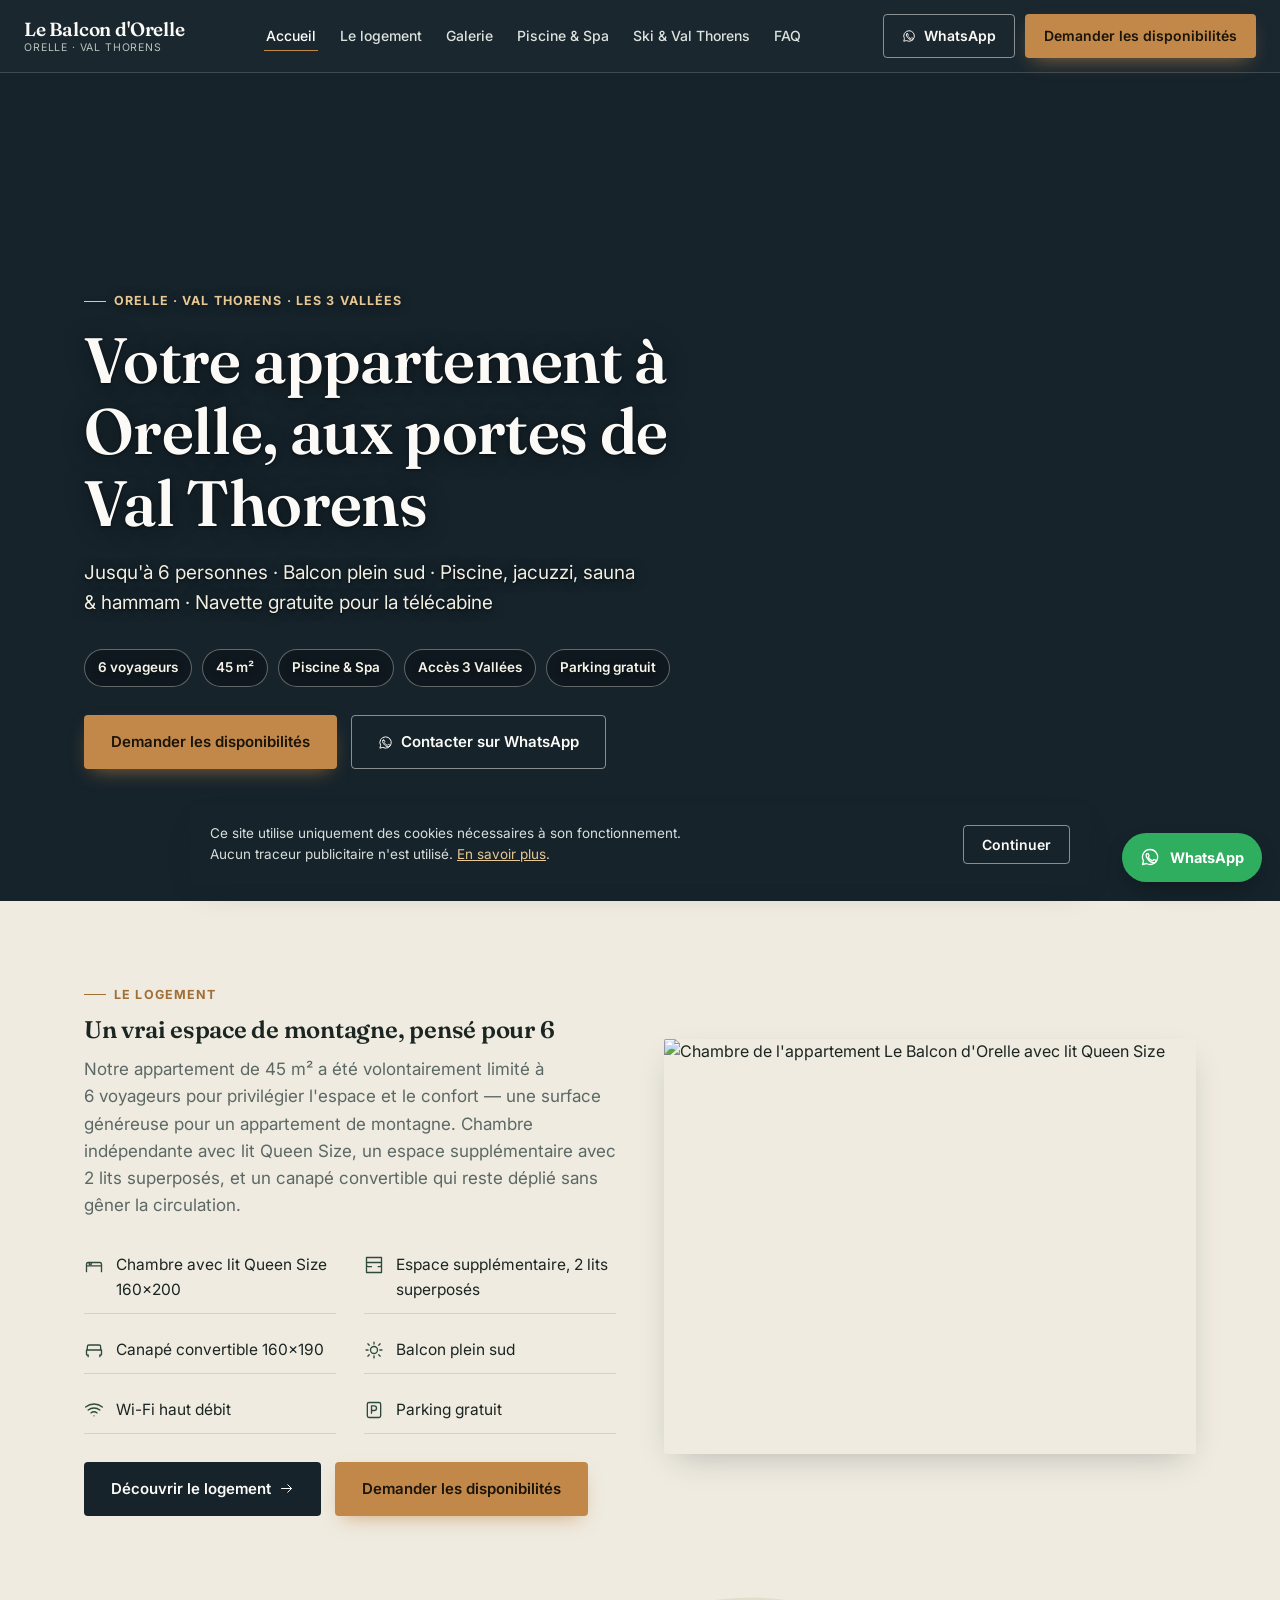
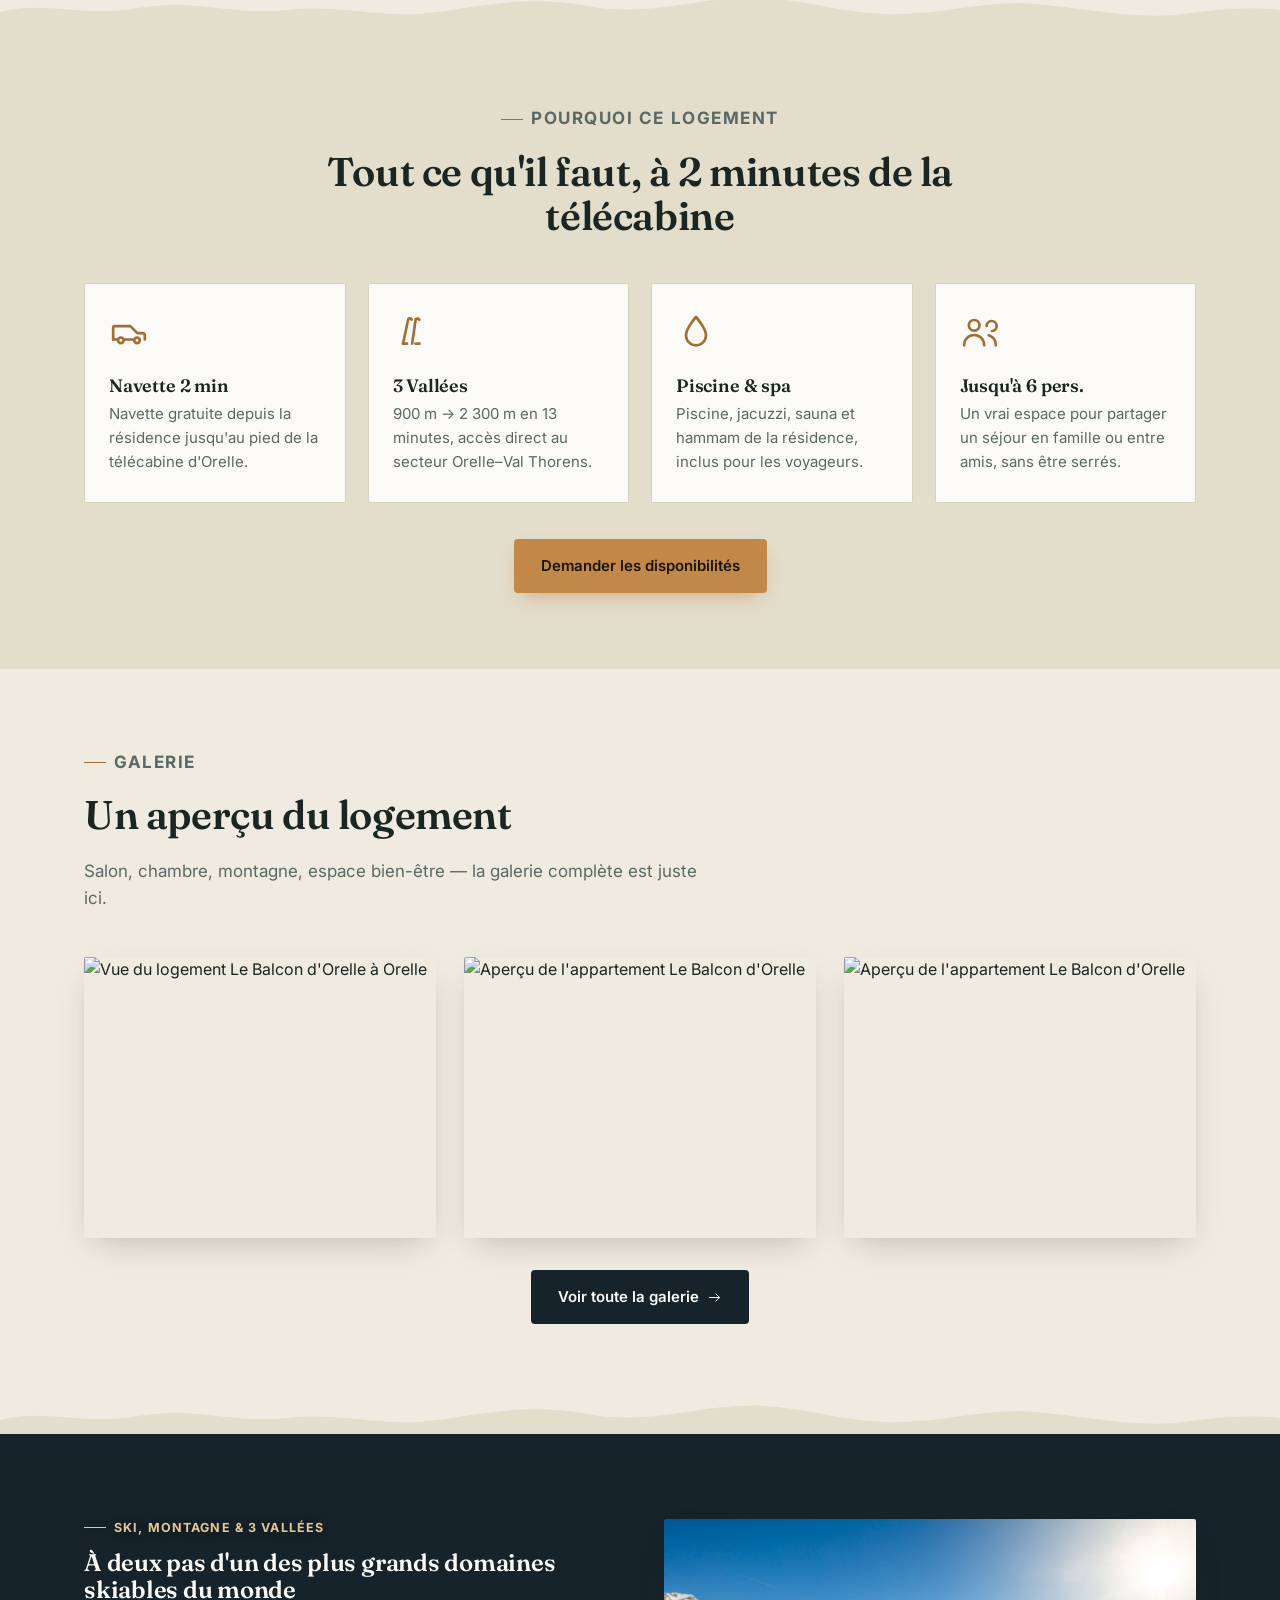
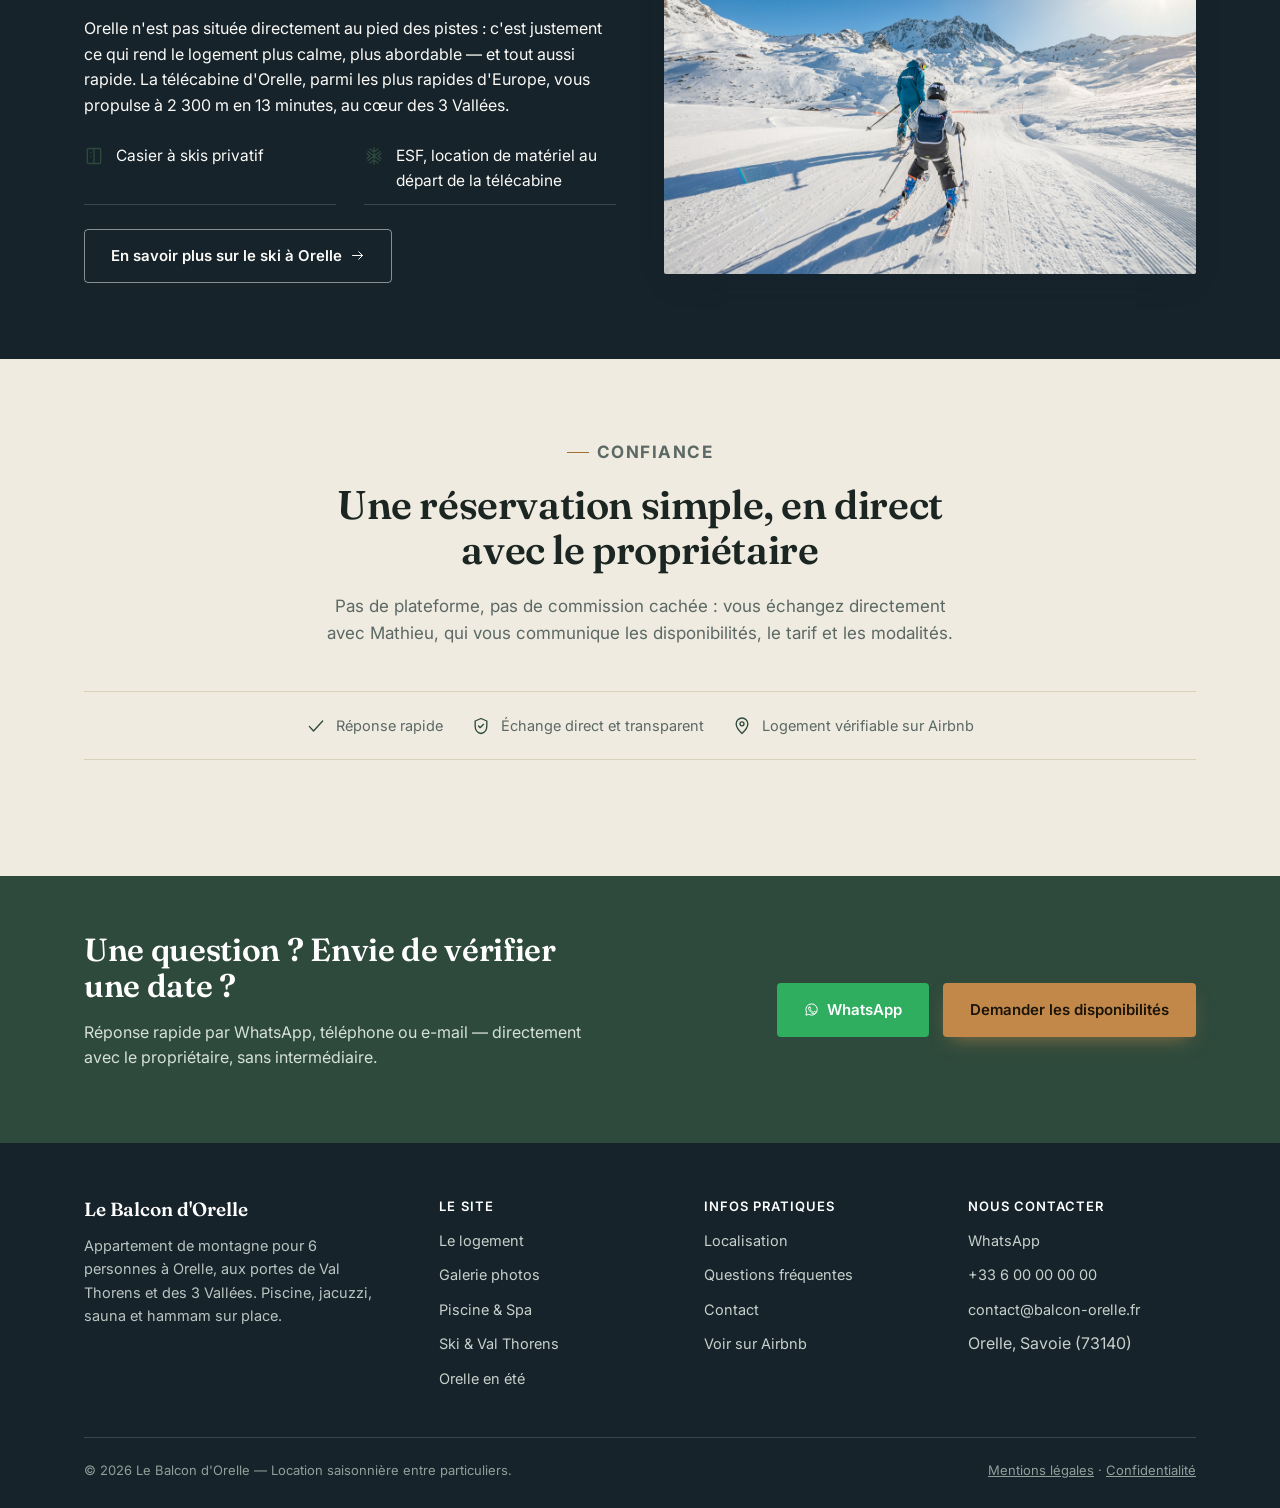
==== index.html @ e877cd63 "Add files via upload" ====
<!doctype html>
<html lang="fr">
<head>
<meta charset="UTF-8">
<meta name="viewport" content="width=device-width, initial-scale=1">
<title>Le Balcon d'Orelle — Appartement 6 personnes à Orelle, Val Thorens</title>
<meta name="description" content="Appartement de montagne 45 m² pour 6 personnes à Orelle, à 2 min de la télécabine des 3 Vallées. Piscine, jacuzzi, sauna, hammam. Réservation en direct.">
<link rel="canonical" href="https://www.balcon-orelle.fr/">
<meta property="og:type" content="website">
<meta property="og:title" content="Le Balcon d'Orelle — Appartement 6 personnes à Orelle, Val Thorens">
<meta property="og:description" content="Appartement de montagne 45 m² pour 6 personnes à Orelle, à 2 min de la télécabine des 3 Vallées. Piscine, jacuzzi, sauna, hammam. Réservation en direct.">
<meta property="og:image" content="https://a0.muscache.com/im/pictures/hosting/Hosting-1746410743216932010/original/e2580113-d66e-4656-9689-b14cb0d2a306.png?im_w=1200">
<meta property="og:url" content="https://www.balcon-orelle.fr/">
<meta property="og:locale" content="fr_FR">
<meta property="og:site_name" content="Le Balcon d'Orelle">
<meta name="twitter:card" content="summary_large_image">
<meta name="theme-color" content="#16232B">
<link rel="icon" href="/favicon.svg" type="image/svg+xml">
<link rel="preconnect" href="https://fonts.googleapis.com">
<link rel="preconnect" href="https://fonts.gstatic.com" crossorigin>
<link href="https://fonts.googleapis.com/css2?family=Fraunces:opsz,wght@9..144,500;9..144,600;9..144,700&family=Inter:wght@400;500;600;700&display=swap" rel="stylesheet">
<link rel="stylesheet" href="/style.css">
<script type="application/ld+json">
{
  "@context": "https://schema.org",
  "@type": "LodgingBusiness",
  "name": "Le Balcon d'Orelle",
  "description": "Appartement de montagne 45 m2 pour 6 personnes a Orelle, acces direct au domaine skiable des 3 Vallees et Val Thorens, piscine, jacuzzi, sauna, hammam.",
  "url": "https://www.balcon-orelle.fr",
  "telephone": "+33600000000",
  "email": "contact@balcon-orelle.fr",
  "address": {
    "@type": "PostalAddress",
    "addressLocality": "Orelle",
    "addressRegion": "Savoie",
    "postalCode": "73140",
    "addressCountry": "FR"
  },
  "amenityFeature": [
    {"@type":"LocationFeatureSpecification","name":"Piscine"},
    {"@type":"LocationFeatureSpecification","name":"Jacuzzi"},
    {"@type":"LocationFeatureSpecification","name":"Sauna"},
    {"@type":"LocationFeatureSpecification","name":"Hammam"},
    {"@type":"LocationFeatureSpecification","name":"Wi-Fi"},
    {"@type":"LocationFeatureSpecification","name":"Parking gratuit"}
  ],
  "petsAllowed": false,
  "numberOfRooms": "1",
  "occupancy": {"@type":"QuantitativeValue","maxValue":6}
}
</script>
</head>
<body data-wa-number="33600000000">
<header class="site-header">
  <nav class="nav">
    <a href="/" class="brand">
      <span class="brand-name">Le Balcon d'Orelle</span>
      <span class="brand-tag">Orelle · Val Thorens</span>
    </a>
    <ul class="nav-links">
      <li><a href="/" class=" active">Accueil</a></li>
<li><a href="/le-logement.html" class="">Le logement</a></li>
<li><a href="/galerie.html" class="">Galerie</a></li>
<li><a href="/piscine-spa.html" class="">Piscine & Spa</a></li>
<li><a href="/ski-orelle-val-thorens.html" class="">Ski & Val Thorens</a></li>
<li><a href="/faq.html" class="">FAQ</a></li>
    </ul>
    <div class="nav-cta">
      <a href="https://wa.me/33600000000?text=Bonjour%2C%20je%20souhaiterais%20connaitre%20les%20disponibilites%20de%20l%27appartement%20a%20Orelle." class="btn btn-ghost btn-sm" target="_blank" rel="noopener"><svg class="" viewBox="0 0 24 24" fill="none" stroke="currentColor" stroke-width="1.6" xmlns="http://www.w3.org/2000/svg"><path d="M12 3a9 9 0 0 0-7.8 13.5L3 21l4.7-1.2A9 9 0 1 0 12 3Z" stroke-linejoin="round"/><path d="M8.3 8.6c.2-.5.4-.5.7-.5h.5c.2 0 .4 0 .6.4.2.5.7 1.7.7 1.8.1.1.1.3 0 .4-.1.2-.1.3-.3.5-.1.2-.3.3-.4.5-.1.1-.3.3-.1.6.2.3.9 1.5 2 2.4 1.4 1.1 2.4 1.5 2.8 1.6.3.1.5.1.7-.1.2-.2.7-.8.9-1.1.2-.3.4-.2.6-.1.2.1 1.6.8 1.9 1 .3.1.5.2.5.3.1.5-.1 1.3-.7 1.8-.6.5-1.4.9-2.3.8-.7 0-2.6-.5-4.3-1.7-2.1-1.5-3.4-3.6-3.6-3.9-.2-.3-1.2-1.6-1.2-3 0-1.4.7-2.1 1-2.4Z" stroke-linecap="round" stroke-linejoin="round"/></svg> WhatsApp</a>
      <a href="/contact.html" class="btn btn-primary btn-sm">Demander les disponibilités</a>
      <button class="nav-toggle" aria-label="Ouvrir le menu" aria-expanded="false"><svg class="" viewBox="0 0 24 24" fill="none" stroke="currentColor" stroke-width="1.6" xmlns="http://www.w3.org/2000/svg"><path d="M3 6h18M3 12h18M3 18h18" stroke-linecap="round"/></svg></button>
    </div>
  </nav>
</header>
<section class="hero" style="background-image:url('https://a0.muscache.com/im/pictures/hosting/Hosting-1746410743216932010/original/e2580113-d66e-4656-9689-b14cb0d2a306.png?im_w=1200');">
  <div class="hero-inner">
    <p class="eyebrow on-dark">Orelle · Val Thorens · Les 3 Vallées</p>
    <h1>Votre appartement à Orelle, aux portes de Val Thorens</h1>
    <p class="hero-sub">Jusqu'à 6 personnes · Balcon plein sud · Piscine, jacuzzi, sauna &amp; hammam · Navette gratuite pour la télécabine</p>
    <div class="pills">
      <span class="pill">6 voyageurs</span>
      <span class="pill">45 m²</span>
      <span class="pill">Piscine &amp; Spa</span>
      <span class="pill">Accès 3 Vallées</span>
      <span class="pill">Parking gratuit</span>
    </div>
    <div class="hero-ctas">
      <a href="/contact.html" class="btn btn-primary">Demander les disponibilités</a>
      <a href="https://wa.me/33600000000?text=Bonjour%2C%20je%20souhaiterais%20connaitre%20les%20disponibilites%20de%20l%27appartement%20a%20Orelle." class="btn btn-ghost" target="_blank" rel="noopener"><svg class="" viewBox="0 0 24 24" fill="none" stroke="currentColor" stroke-width="1.6" xmlns="http://www.w3.org/2000/svg"><path d="M12 3a9 9 0 0 0-7.8 13.5L3 21l4.7-1.2A9 9 0 1 0 12 3Z" stroke-linejoin="round"/><path d="M8.3 8.6c.2-.5.4-.5.7-.5h.5c.2 0 .4 0 .6.4.2.5.7 1.7.7 1.8.1.1.1.3 0 .4-.1.2-.1.3-.3.5-.1.2-.3.3-.4.5-.1.1-.3.3-.1.6.2.3.9 1.5 2 2.4 1.4 1.1 2.4 1.5 2.8 1.6.3.1.5.1.7-.1.2-.2.7-.8.9-1.1.2-.3.4-.2.6-.1.2.1 1.6.8 1.9 1 .3.1.5.2.5.3.1.5-.1 1.3-.7 1.8-.6.5-1.4.9-2.3.8-.7 0-2.6-.5-4.3-1.7-2.1-1.5-3.4-3.6-3.6-3.9-.2-.3-1.2-1.6-1.2-3 0-1.4.7-2.1 1-2.4Z" stroke-linecap="round" stroke-linejoin="round"/></svg> Contacter sur WhatsApp</a>
    </div>
  </div>
</section>

<section>
  <div class="container">
    <div class="grid-2">
      <div>
        <p class="eyebrow">Le logement</p>
        <h2>Un vrai espace de montagne, pensé pour 6</h2>
        <p style="color:var(--slate);font-size:17px;">Notre appartement de 45&nbsp;m² a été volontairement limité à 6&nbsp;voyageurs pour privilégier l'espace et le confort — une surface généreuse pour un appartement de montagne. Chambre indépendante avec lit Queen Size, un espace supplémentaire avec 2 lits superposés, et un canapé convertible qui reste déplié sans gêner la circulation.</p>
        <ul class="amenity-list" style="margin-top:24px;">
          <li><svg class="" viewBox="0 0 24 24" fill="none" stroke="currentColor" stroke-width="1.6" xmlns="http://www.w3.org/2000/svg"><path d="M3 18v-7a2 2 0 0 1 2-2h14a2 2 0 0 1 2 2v7M3 18v2M21 18v2M3 13h18" stroke-linecap="round" stroke-linejoin="round"/><circle cx="7.5" cy="10.5" r="1.4"/></svg> Chambre avec lit Queen Size 160×200</li>
          <li><svg class="" viewBox="0 0 24 24" fill="none" stroke="currentColor" stroke-width="1.6" xmlns="http://www.w3.org/2000/svg"><path d="M3 3h18M3 3v18M21 3v18M3 9h18M3 9v3a2 2 0 0 0 2 2h4M17 14h2a2 2 0 0 0 2-2V9M3 21h18" stroke-linecap="round" stroke-linejoin="round"/></svg> Espace supplémentaire, 2 lits superposés</li>
          <li><svg class="" viewBox="0 0 24 24" fill="none" stroke="currentColor" stroke-width="1.6" xmlns="http://www.w3.org/2000/svg"><path d="M4 12V8a2 2 0 0 1 2-2h12a2 2 0 0 1 2 2v4M3 12h18v5a1 1 0 0 1-1 1h-1v2M3 12v5a1 1 0 0 0 1 1h1v2" stroke-linecap="round" stroke-linejoin="round"/></svg> Canapé convertible 160×190</li>
          <li><svg class="" viewBox="0 0 24 24" fill="none" stroke="currentColor" stroke-width="1.6" xmlns="http://www.w3.org/2000/svg"><circle cx="12" cy="12" r="4.2"/><path d="M12 2.5v2.4M12 19v2.5M4.6 4.6l1.7 1.7M17.7 17.7l1.7 1.7M2.5 12h2.4M19 12h2.5M4.6 19.4l1.7-1.7M17.7 6.3l1.7-1.7" stroke-linecap="round"/></svg> Balcon plein sud</li>
          <li><svg class="" viewBox="0 0 24 24" fill="none" stroke="currentColor" stroke-width="1.6" xmlns="http://www.w3.org/2000/svg"><path d="M2 8.5c6-5 14-5 20 0M5 12c4-3.2 10-3.2 14 0M8.3 15.5c2.2-1.7 5.2-1.7 7.4 0M12 19h.01" stroke-linecap="round" stroke-linejoin="round"/></svg> Wi-Fi haut débit</li>
          <li><svg class="" viewBox="0 0 24 24" fill="none" stroke="currentColor" stroke-width="1.6" xmlns="http://www.w3.org/2000/svg"><rect x="4" y="3" width="16" height="18" rx="2"/><path d="M9 16V7h3.2a2.8 2.8 0 0 1 0 5.6H9" stroke-linecap="round" stroke-linejoin="round"/></svg> Parking gratuit</li>
        </ul>
        <div style="display:flex;gap:14px;flex-wrap:wrap;margin-top:28px;">
          <a href="/le-logement.html" class="btn btn-dark">Découvrir le logement <svg class="" viewBox="0 0 24 24" fill="none" stroke="currentColor" stroke-width="1.6" xmlns="http://www.w3.org/2000/svg"><path d="M4 12h16M14 6l6 6-6 6" stroke-linecap="round" stroke-linejoin="round"/></svg></a>
          <a href="/contact.html" class="btn btn-primary">Demander les disponibilités</a>
        </div>
      </div>
      <div class="photo-frame"><img src="https://a0.muscache.com/im/pictures/hosting/Hosting-1746410743216932010/original/4106a771-e734-4db7-84a9-500c2c67afec.png?im_w=1200" alt="Chambre de l'appartement Le Balcon d'Orelle avec lit Queen Size" loading="lazy" width="640" height="500"></div>
    </div>
  </div>
</section>
<svg class="topo-divider" viewBox="0 0 1200 34" preserveAspectRatio="none" aria-hidden="true">
<path d="M0,34 L0,20 C40,8 80,26 130,16 C180,6 220,24 270,18 C320,12 360,28 410,20 C460,12 500,4 550,14 C600,24 640,10 690,6 C740,2 780,20 830,22 C880,24 920,8 970,12 C1020,16 1060,28 1110,22 C1140,18 1170,14 1200,18 L1200,34 Z"/>
</svg>
<section class="section-alt">
  <div class="container">
    <div class="section-head" style="margin-left:auto;margin-right:auto;text-align:center;">
      <p class="eyebrow" style="justify-content:center;">Pourquoi ce logement</p>
      <h2>Tout ce qu'il faut, à 2 minutes de la télécabine</h2>
    </div>
    <div class="grid-4">
      <div class="feature-card">
        <svg class="icon" viewBox="0 0 24 24" fill="none" stroke="currentColor" stroke-width="1.6" xmlns="http://www.w3.org/2000/svg"><path d="M2.5 16.5V9.5a1 1 0 0 1 1-1h9.3l4.2 4.2H20a1.5 1.5 0 0 1 1.5 1.5v2.3" stroke-linecap="round" stroke-linejoin="round"/><path d="M2.5 16.5h2.3M9.3 16.5h4.9" stroke-linecap="round"/><circle cx="7.1" cy="17" r="1.7"/><circle cx="16.8" cy="17" r="1.7"/></svg>
        <h3>Navette 2 min</h3>
        <p>Navette gratuite depuis la résidence jusqu'au pied de la télécabine d'Orelle.</p>
      </div>
      <div class="feature-card">
        <svg class="icon" viewBox="0 0 24 24" fill="none" stroke="currentColor" stroke-width="1.6" xmlns="http://www.w3.org/2000/svg"><path d="M6 19 9 5M11.5 19l2-14" stroke-linecap="round" stroke-linejoin="round"/><path d="M6 19h2.4M13.5 19h2.4" stroke-linecap="round"/><path d="M9.2 4c.9-.4 1.8-.2 2 .6" stroke-linecap="round"/><path d="M13.7 4.2c.8-.5 1.8-.3 2.1.5" stroke-linecap="round"/></svg>
        <h3>3 Vallées</h3>
        <p>900 m → 2 300 m en 13 minutes, accès direct au secteur Orelle–Val Thorens.</p>
      </div>
      <div class="feature-card">
        <svg class="icon" viewBox="0 0 24 24" fill="none" stroke="currentColor" stroke-width="1.6" xmlns="http://www.w3.org/2000/svg"><path d="M12 3s6 6.7 6 11a6 6 0 1 1-12 0c0-4.3 6-11 6-11Z" stroke-linejoin="round"/></svg>
        <h3>Piscine &amp; spa</h3>
        <p>Piscine, jacuzzi, sauna et hammam de la résidence, inclus pour les voyageurs.</p>
      </div>
      <div class="feature-card">
        <svg class="icon" viewBox="0 0 24 24" fill="none" stroke="currentColor" stroke-width="1.6" xmlns="http://www.w3.org/2000/svg"><circle cx="8.5" cy="8" r="3.2"/><path d="M2.5 20c0-3.6 2.7-6.2 6-6.2s6 2.6 6 6.2M16 8.4a3 3 0 1 1 3.2 3M21.5 20c0-2.9-1.8-5.2-4.3-6" stroke-linecap="round"/></svg>
        <h3>Jusqu'à 6 pers.</h3>
        <p>Un vrai espace pour partager un séjour en famille ou entre amis, sans être serrés.</p>
      </div>
    </div>
    <div style="text-align:center;margin-top:36px;">
      <a href="/contact.html" class="btn btn-primary">Demander les disponibilités</a>
    </div>
  </div>
</section>

<section>
  <div class="container">
    <div class="section-head">
      <p class="eyebrow">Galerie</p>
      <h2>Un aperçu du logement</h2>
      <p>Salon, chambre, montagne, espace bien-être — la galerie complète est juste ici.</p>
    </div>
    <div class="grid-3">
      <div class="photo-frame"><img src="https://a0.muscache.com/im/pictures/hosting/Hosting-1746410743216932010/original/e2580113-d66e-4656-9689-b14cb0d2a306.png?im_w=1200" alt="Vue du logement Le Balcon d'Orelle à Orelle" loading="lazy" width="500" height="400"></div>
      <div class="photo-frame"><img src="https://a0.muscache.com/im/pictures/hosting/Hosting-1746410743216932010/original/91498924-5ef6-476c-92c5-84d79abe378b.png?im_w=1200" alt="Aperçu de l'appartement Le Balcon d'Orelle" loading="lazy" width="500" height="400"></div>
      <div class="photo-frame"><img src="https://a0.muscache.com/im/pictures/hosting/Hosting-1746410743216932010/original/8a4fff60-2850-4720-bfe2-ac9cd774565b.jpeg?im_w=1200" alt="Aperçu de l'appartement Le Balcon d'Orelle" loading="lazy" width="500" height="400"></div>
    </div>
    <div style="text-align:center;margin-top:32px;">
      <a href="/galerie.html" class="btn btn-dark">Voir toute la galerie <svg class="" viewBox="0 0 24 24" fill="none" stroke="currentColor" stroke-width="1.6" xmlns="http://www.w3.org/2000/svg"><path d="M4 12h16M14 6l6 6-6 6" stroke-linecap="round" stroke-linejoin="round"/></svg></a>
    </div>
  </div>
</section>

<svg class="topo-divider" viewBox="0 0 1200 34" preserveAspectRatio="none" aria-hidden="true">
<path d="M0,34 L0,20 C40,8 80,26 130,16 C180,6 220,24 270,18 C320,12 360,28 410,20 C460,12 500,4 550,14 C600,24 640,10 690,6 C740,2 780,20 830,22 C880,24 920,8 970,12 C1020,16 1060,28 1110,22 C1140,18 1170,14 1200,18 L1200,34 Z"/>
</svg>
<section class="section-navy">
  <div class="container grid-2">
    <div>
      <p class="eyebrow on-dark">Ski, montagne &amp; 3 Vallées</p>
      <h2>À deux pas d'un des plus grands domaines skiables du monde</h2>
      <p>Orelle n'est pas située directement au pied des pistes : c'est justement ce qui rend le logement plus calme, plus abordable — et tout aussi rapide. La télécabine d'Orelle, parmi les plus rapides d'Europe, vous propulse à 2 300 m en 13 minutes, au cœur des 3 Vallées.</p>
      <ul class="amenity-list" style="border-color:var(--line-dark);">
        <li style="border-color:var(--line-dark);"><svg class="" viewBox="0 0 24 24" fill="none" stroke="currentColor" stroke-width="1.6" xmlns="http://www.w3.org/2000/svg"><rect x="4" y="3" width="16" height="18" rx="1.5"/><path d="M12 3v18M8 8h.01M8 13h.01" stroke-linecap="round"/></svg> Casier à skis privatif</li>
        <li style="border-color:var(--line-dark);"><svg class="" viewBox="0 0 24 24" fill="none" stroke="currentColor" stroke-width="1.6" xmlns="http://www.w3.org/2000/svg"><path d="M12 2v20M4.9 6.5l14.2 11M4.9 17.5l14.2-11M7 3.6l5 3.4 5-3.4M7 20.4l5-3.4 5 3.4M3.6 9l3.4 3-3.4 3M20.4 9l-3.4 3 3.4 3" stroke-linecap="round"/></svg> ESF, location de matériel au départ de la télécabine</li>
      </ul>
      <a href="/ski-orelle-val-thorens.html" class="btn btn-ghost" style="margin-top:24px;">En savoir plus sur le ski à Orelle <svg class="" viewBox="0 0 24 24" fill="none" stroke="currentColor" stroke-width="1.6" xmlns="http://www.w3.org/2000/svg"><path d="M4 12h16M14 6l6 6-6 6" stroke-linecap="round" stroke-linejoin="round"/></svg></a>
    </div>
    <div class="photo-frame"><img src="/ski-pistes-orelle-valthorens.jpg" alt="Ski sur le domaine d'Orelle - Val Thorens" loading="lazy" width="640" height="480"></div>
  </div>
</section>

<section>
  <div class="container">
    <div class="section-head" style="text-align:center;margin-left:auto;margin-right:auto;">
      <p class="eyebrow" style="justify-content:center;">Confiance</p>
      <h2>Une réservation simple, en direct avec le propriétaire</h2>
      <p>Pas de plateforme, pas de commission cachée : vous échangez directement avec Mathieu, qui vous communique les disponibilités, le tarif et les modalités.</p>
    </div>
    <div class="trust-strip" style="justify-content:center;">
      <div><svg class="" viewBox="0 0 24 24" fill="none" stroke="currentColor" stroke-width="1.6" xmlns="http://www.w3.org/2000/svg"><path d="M4 12.5 9 18 20 6" stroke-linecap="round" stroke-linejoin="round"/></svg> Réponse rapide</div>
      <div><svg class="" viewBox="0 0 24 24" fill="none" stroke="currentColor" stroke-width="1.6" xmlns="http://www.w3.org/2000/svg"><path d="M12 3l7 3v6c0 4.8-3 8.2-7 9-4-.8-7-4.2-7-9V6l7-3Z" stroke-linejoin="round"/><path d="m9 12 2 2 4-4" stroke-linecap="round" stroke-linejoin="round"/></svg> Échange direct et transparent</div>
      <div><svg class="" viewBox="0 0 24 24" fill="none" stroke="currentColor" stroke-width="1.6" xmlns="http://www.w3.org/2000/svg"><path d="M12 21s7-6.3 7-11.6A7 7 0 0 0 5 9.4C5 14.7 12 21 12 21Z" stroke-linejoin="round"/><circle cx="12" cy="9.4" r="2.4"/></svg> Logement vérifiable sur Airbnb</div>
    </div>
  </div>
</section>

<section class="cta-band">
  <div class="container grid-2">
    <div>
      <h2>Une question ? Envie de vérifier une date ?</h2>
      <p>Réponse rapide par WhatsApp, téléphone ou e-mail — directement avec le propriétaire, sans intermédiaire.</p>
    </div>
    <div style="display:flex;gap:14px;flex-wrap:wrap;justify-content:flex-end;">
      <a href="https://wa.me/33600000000?text=Bonjour%2C%20je%20souhaiterais%20connaitre%20les%20disponibilites%20de%20l%27appartement%20a%20Orelle." class="btn btn-whatsapp" target="_blank" rel="noopener"><svg class="" viewBox="0 0 24 24" fill="none" stroke="currentColor" stroke-width="1.6" xmlns="http://www.w3.org/2000/svg"><path d="M12 3a9 9 0 0 0-7.8 13.5L3 21l4.7-1.2A9 9 0 1 0 12 3Z" stroke-linejoin="round"/><path d="M8.3 8.6c.2-.5.4-.5.7-.5h.5c.2 0 .4 0 .6.4.2.5.7 1.7.7 1.8.1.1.1.3 0 .4-.1.2-.1.3-.3.5-.1.2-.3.3-.4.5-.1.1-.3.3-.1.6.2.3.9 1.5 2 2.4 1.4 1.1 2.4 1.5 2.8 1.6.3.1.5.1.7-.1.2-.2.7-.8.9-1.1.2-.3.4-.2.6-.1.2.1 1.6.8 1.9 1 .3.1.5.2.5.3.1.5-.1 1.3-.7 1.8-.6.5-1.4.9-2.3.8-.7 0-2.6-.5-4.3-1.7-2.1-1.5-3.4-3.6-3.6-3.9-.2-.3-1.2-1.6-1.2-3 0-1.4.7-2.1 1-2.4Z" stroke-linecap="round" stroke-linejoin="round"/></svg> WhatsApp</a>
      <a href="/contact.html" class="btn btn-primary">Demander les disponibilités</a>
    </div>
  </div>
</section>
<div class="cookie-banner" style="display:none;position:fixed;left:16px;right:16px;bottom:16px;z-index:200;background:var(--navy);color:var(--snow);border-radius:6px;padding:18px 20px;box-shadow:var(--shadow);align-items:center;justify-content:space-between;gap:18px;flex-wrap:wrap;max-width:900px;margin:0 auto;">
  <p style="margin:0;font-size:13.5px;color:#D7DEDA;max-width:56ch;">Ce site utilise uniquement des cookies nécessaires à son fonctionnement. Aucun traceur publicitaire n'est utilisé. <a href="/confidentialite.html" style="color:#E7C793;">En savoir plus</a>.</p>
  <div style="display:flex;gap:10px;flex-shrink:0;">
    <button data-choice="essential" class="btn btn-ghost btn-sm">Continuer</button>
  </div>
</div><a href="https://wa.me/33600000000?text=Bonjour%2C%20je%20souhaiterais%20connaitre%20les%20disponibilites%20de%20l%27appartement%20a%20Orelle." class="wa-float" target="_blank" rel="noopener" aria-label="Contacter sur WhatsApp">
  <svg class="" viewBox="0 0 24 24" fill="none" stroke="currentColor" stroke-width="1.6" xmlns="http://www.w3.org/2000/svg"><path d="M12 3a9 9 0 0 0-7.8 13.5L3 21l4.7-1.2A9 9 0 1 0 12 3Z" stroke-linejoin="round"/><path d="M8.3 8.6c.2-.5.4-.5.7-.5h.5c.2 0 .4 0 .6.4.2.5.7 1.7.7 1.8.1.1.1.3 0 .4-.1.2-.1.3-.3.5-.1.2-.3.3-.4.5-.1.1-.3.3-.1.6.2.3.9 1.5 2 2.4 1.4 1.1 2.4 1.5 2.8 1.6.3.1.5.1.7-.1.2-.2.7-.8.9-1.1.2-.3.4-.2.6-.1.2.1 1.6.8 1.9 1 .3.1.5.2.5.3.1.5-.1 1.3-.7 1.8-.6.5-1.4.9-2.3.8-.7 0-2.6-.5-4.3-1.7-2.1-1.5-3.4-3.6-3.6-3.9-.2-.3-1.2-1.6-1.2-3 0-1.4.7-2.1 1-2.4Z" stroke-linecap="round" stroke-linejoin="round"/></svg> <span>WhatsApp</span>
</a><footer class="site-footer">
  <div class="container">
    <div class="footer-grid">
      <div>
        <h4 style="font-family:var(--serif);color:#fff;font-size:19px;text-transform:none;letter-spacing:0;">Le Balcon d'Orelle</h4>
        <p style="font-size:14.5px;color:#B9C4C0;max-width:32ch;">Appartement de montagne pour 6 personnes à Orelle, aux portes de Val Thorens et des 3 Vallées. Piscine, jacuzzi, sauna et hammam sur place.</p>
      </div>
      <div>
        <h4>Le site</h4>
        <ul>
          <li><a href="/le-logement.html">Le logement</a></li>
          <li><a href="/galerie.html">Galerie photos</a></li>
          <li><a href="/piscine-spa.html">Piscine &amp; Spa</a></li>
          <li><a href="/ski-orelle-val-thorens.html">Ski &amp; Val Thorens</a></li>
          <li><a href="/orelle-en-ete.html">Orelle en été</a></li>
        </ul>
      </div>
      <div>
        <h4>Infos pratiques</h4>
        <ul>
          <li><a href="/localisation.html">Localisation</a></li>
          <li><a href="/faq.html">Questions fréquentes</a></li>
          <li><a href="/contact.html">Contact</a></li>
          <li><a href="https://www.airbnb.fr/rooms/1746410743216932010" target="_blank" rel="noopener">Voir sur Airbnb</a></li>
        </ul>
      </div>
      <div>
        <h4>Nous contacter</h4>
        <ul>
          <li><a href="https://wa.me/33600000000?text=Bonjour%2C%20je%20souhaiterais%20connaitre%20les%20disponibilites%20de%20l%27appartement%20a%20Orelle." target="_blank" rel="noopener">WhatsApp</a></li>
          <li><a href="tel:+33600000000">+33 6 00 00 00 00</a></li>
          <li><a href="mailto:contact@balcon-orelle.fr">contact@balcon-orelle.fr</a></li>
          <li>Orelle, Savoie (73140)</li>
        </ul>
      </div>
    </div>
    <div class="footer-bottom">
      <span>© 2026 Le Balcon d'Orelle — Location saisonnière entre particuliers.</span>
      <span><a href="/mentions-legales.html">Mentions légales</a> · <a href="/confidentialite.html">Confidentialité</a></span>
    </div>
  </div>
</footer><div class="lightbox">
  <button class="lightbox-close" aria-label="Fermer"><svg class="" viewBox="0 0 24 24" fill="none" stroke="currentColor" stroke-width="1.6" xmlns="http://www.w3.org/2000/svg"><path d="M5 5l14 14M19 5 5 19" stroke-linecap="round"/></svg></button>
  <button class="lightbox-prev" aria-label="Photo précédente"><svg class="" viewBox="0 0 24 24" fill="none" stroke="currentColor" stroke-width="1.6" xmlns="http://www.w3.org/2000/svg"><path d="M15 5 8 12l7 7" stroke-linecap="round" stroke-linejoin="round"/></svg></button>
  <img src="" alt="">
  <button class="lightbox-next" aria-label="Photo suivante"><svg class="" viewBox="0 0 24 24" fill="none" stroke="currentColor" stroke-width="1.6" xmlns="http://www.w3.org/2000/svg"><path d="M9 5l7 7-7 7" stroke-linecap="round" stroke-linejoin="round"/></svg></button>
</div><script src="/main.js"></script>
</body></html>
---- style.css ----
/* ==========================================================================
   LE BALCON D'ORELLE — Design system
   Direction : "alpage au crépuscule" — nuit alpine profonde + pierre chaude
   + touche cuivre/ambre (bois, sunset), motif signature : ligne de crête
   topographique reprise en filigrane comme séparateur de sections.
   ========================================================================== */

:root{
  --navy: #16232B;        /* nuit alpine — fonds sombres, header */
  --navy-2: #223A42;      /* dégradé nuit -> aube */
  --pine: #2E4A3C;        /* pin profond — accents secondaires */
  --amber: #C2884A;       /* cuivre / bois — CTA, accent chaud */
  --amber-dark: #A16E36;
  --stone: #EFEBE0;       /* pierre chaude — fond principal */
  --stone-2: #E3DDCB;     /* pierre plus soutenue — sections alternées */
  --snow: #FBFAF6;        /* cartes, surfaces claires */
  --ink: #1B2521;         /* texte principal */
  --slate: #5B6864;       /* texte secondaire */
  --line: #D8D1BC;        /* filets / séparateurs clairs */
  --line-dark: rgba(251,250,246,0.16);
  --whatsapp: #2FAE60;

  --serif: "Fraunces", "Iowan Old Style", "Georgia", serif;
  --sans: "Inter", -apple-system, BlinkMacSystemFont, "Segoe UI", sans-serif;

  --radius: 4px;
  --radius-lg: 2px;
  --shadow: 0 12px 32px -12px rgba(22,35,43,0.28);
  --container: 1160px;
}

*, *::before, *::after{ box-sizing: border-box; }
html{ scroll-behavior: smooth; }
svg{ width: 1em; height: 1em; flex-shrink: 0; }
body{
  margin:0;
  font-family: var(--sans);
  background: var(--stone);
  color: var(--ink);
  -webkit-font-smoothing: antialiased;
  line-height: 1.6;
}
img{ max-width:100%; display:block; }
a{ color: inherit; }
h1,h2,h3,h4{
  font-family: var(--serif);
  font-weight: 600;
  line-height: 1.12;
  margin: 0 0 .5em;
  letter-spacing: -0.01em;
}
p{ margin: 0 0 1em; }
.container{
  max-width: var(--container);
  margin: 0 auto;
  padding: 0 24px;
}
:focus-visible{
  outline: 3px solid var(--amber);
  outline-offset: 2px;
}
@media (prefers-reduced-motion: reduce){
  *{ animation-duration: 0.001ms !important; animation-iteration-count: 1 !important; transition-duration: 0.001ms !important; scroll-behavior: auto !important; }
}

/* ---------- Eyebrow / altitude badge (élément signature) ---------- */
.eyebrow{
  display:inline-flex;
  align-items:center;
  gap:8px;
  font-family: var(--sans);
  font-size: 12.5px;
  font-weight: 700;
  letter-spacing: .09em;
  text-transform: uppercase;
  color: var(--amber-dark);
}
.eyebrow::before{
  content:"";
  width: 22px;
  height: 1px;
  background: var(--amber-dark);
  display:inline-block;
}
.eyebrow.on-dark{ color: #E7C793; text-shadow: 0 1px 10px rgba(0,0,0,0.55); }
.eyebrow.on-dark::before{ background: #E7C793; box-shadow: 0 1px 6px rgba(0,0,0,0.4); }

/* ---------- Topo divider (motif signature) ---------- */
.topo-divider{
  width:100%;
  height: 34px;
  display:block;
  color: var(--stone-2);
}
.topo-divider.flip{ transform: scaleY(-1); }
.topo-divider path{ fill: currentColor; }
.topo-divider.on-navy{ color: var(--navy); }

/* ==================== HEADER / NAV ==================== */
.site-header{
  position: sticky;
  top:0;
  z-index: 100;
  background: rgba(22,35,43,0.98);
  border-bottom: 1px solid var(--line-dark);
}
.nav{
  display:flex;
  align-items:center;
  justify-content: space-between;
  gap: 18px;
  padding: 14px 24px;
  max-width: 1300px;
  margin: 0 auto;
}
.brand{
  display:flex;
  flex-direction: column;
  line-height:1.05;
  text-decoration:none;
  color: var(--snow);
}
.brand .brand-name{
  font-family: var(--serif);
  font-size: 19px;
  font-weight: 600;
  letter-spacing: -0.01em;
}
.brand .brand-tag{
  font-size: 10.5px;
  letter-spacing: .08em;
  text-transform: uppercase;
  color: #B9C4C0;
  margin-top: 2px;
}
.nav-links{
  display:flex;
  gap: 20px;
  list-style:none;
  margin:0; padding:0;
  flex-wrap: nowrap;
}
.nav-links a{
  text-decoration:none;
  color: #DCE3DF;
  font-size: 14px;
  font-weight: 500;
  padding: 6px 2px;
  border-bottom: 1px solid transparent;
  transition: border-color .15s ease, color .15s ease;
  white-space: nowrap;
}
.nav-links a:hover, .nav-links a.active{
  color: #fff;
  border-color: var(--amber);
}
.nav-cta{
  display:flex;
  align-items:center;
  gap: 10px;
}
.nav-toggle{
  display:none;
  background:none;
  border:none;
  color: var(--snow);
  cursor:pointer;
  padding: 6px;
}
.nav-toggle svg{ width:26px; height:26px; }

/* ==================== BUTTONS ==================== */
.btn{
  display:inline-flex;
  align-items:center;
  justify-content:center;
  gap:8px;
  padding: 14px 26px;
  border-radius: var(--radius);
  font-family: var(--sans);
  font-weight: 600;
  font-size: 15px;
  text-decoration:none;
  border: 1px solid transparent;
  cursor:pointer;
  transition: transform .15s ease, box-shadow .15s ease, background .15s ease;
  white-space: nowrap;
}
.btn:hover{ transform: translateY(-1px); }
.btn-primary{
  background: var(--amber);
  color: #1B1408;
  box-shadow: 0 8px 20px -8px rgba(194,136,74,0.7);
}
.btn-primary:hover{ background: var(--amber-dark); }
.btn-ghost{
  background: transparent;
  border-color: rgba(251,250,246,0.5);
  color: var(--snow);
}
.btn-ghost:hover{ border-color: #fff; background: rgba(251,250,246,0.08); }
.btn-dark{
  background: var(--navy);
  color: var(--snow);
}
.btn-dark:hover{ background: #0F191F; }
.btn-whatsapp{
  background: var(--whatsapp);
  color: #fff;
}
.btn-whatsapp:hover{ background: #268F50; }
.btn-block{ width:100%; }
.btn-sm{ padding: 10px 18px; font-size: 14px; }

/* ==================== HERO ==================== */
.hero{
  position: relative;
  min-height: 92vh;
  display:flex;
  align-items:flex-end;
  color: var(--snow);
  background: linear-gradient(180deg, rgba(15,24,29,0.62) 0%, rgba(15,24,29,0.5) 30%, rgba(13,20,25,0.6) 55%, rgba(11,17,21,0.96) 100%), var(--navy);
  background-size: cover;
  background-position: center;
  overflow:hidden;
}
.hero-inner{
  position:relative;
  z-index:2;
  padding: 64px 24px 56px;
  max-width: var(--container);
  margin: 0 auto;
  width:100%;
}
.hero h1{
  font-size: clamp(34px, 5.4vw, 64px);
  max-width: 15ch;
  margin-bottom: .3em;
  text-shadow: 0 2px 24px rgba(0,0,0,0.45), 0 1px 3px rgba(0,0,0,0.5);
}
.hero .hero-sub{
  font-size: clamp(16px, 2vw, 19px);
  color: #F1EEE2;
  max-width: 46ch;
  margin-bottom: 1.6em;
  text-shadow: 0 1px 12px rgba(0,0,0,0.5), 0 1px 2px rgba(0,0,0,0.5);
}
.hero .pills{
  display:flex;
  flex-wrap:wrap;
  gap: 10px;
  margin-bottom: 1.8em;
}
.pill{
  font-size: 13.5px;
  font-weight: 600;
  padding: 7px 13px;
  border-radius: 999px;
  border: 1px solid rgba(251,250,246,0.35);
  background: rgba(11,17,21,0.55);
  color: #F5F3EA;
  backdrop-filter: blur(3px);
  text-shadow: 0 1px 6px rgba(0,0,0,0.4);
}
.hero-ctas{ display:flex; gap:14px; flex-wrap:wrap; }

/* Page hero (sous-pages, plus courte) */
.page-hero{
  position: relative;
  min-height: 48vh;
  display:flex;
  align-items:flex-end;
  color: var(--snow);
  background: linear-gradient(180deg, rgba(15,24,29,0.58) 0%, rgba(13,20,25,0.55) 45%, rgba(11,17,21,0.95) 100%), var(--navy);
  background-size: cover;
  background-position: center;
}
.page-hero .hero-inner{ padding: 48px 24px 44px; }
.page-hero h1{ font-size: clamp(30px, 4.4vw, 48px); max-width: 20ch; text-shadow: 0 2px 20px rgba(0,0,0,0.45), 0 1px 3px rgba(0,0,0,0.5); }
.page-hero .hero-sub{ max-width: 60ch; margin-bottom: .2em; color:#F1EEE2; text-shadow: 0 1px 12px rgba(0,0,0,0.5), 0 1px 2px rgba(0,0,0,0.5); }
.page-hero .breadcrumb{ text-shadow: 0 1px 8px rgba(0,0,0,0.5); }

/* ==================== SECTIONS ==================== */
section{ padding: 76px 0; }
.section-alt{ background: var(--stone-2); }
.section-navy{ background: var(--navy); color: var(--snow); }
.section-head{ max-width: 640px; margin-bottom: 44px; }
.section-head h2{ font-size: clamp(26px, 3.4vw, 40px); }
.section-head p{ color: var(--slate); font-size: 17px; }
.section-navy .section-head p{ color: #C7D0CB; }

/* ==================== GRIDS / CARDS ==================== */
.grid-2{ display:grid; grid-template-columns: 1fr 1fr; gap: 48px; align-items:center; }
.grid-3{ display:grid; grid-template-columns: repeat(3,1fr); gap: 28px; }
.grid-4{ display:grid; grid-template-columns: repeat(4,1fr); gap: 22px; }

.feature-card{
  background: var(--snow);
  border: 1px solid var(--line);
  border-radius: var(--radius-lg);
  padding: 28px 24px;
}
.feature-card .icon{
  width: 40px; height:40px;
  margin-bottom: 16px;
  color: var(--amber-dark);
}
.feature-card h3{ font-size: 18px; margin-bottom: .35em; }
.feature-card p{ color: var(--slate); font-size: 15px; margin:0; }

.amenity-list{
  list-style:none; margin:0; padding:0;
  display:grid; grid-template-columns: 1fr 1fr; gap: 14px 28px;
}
.amenity-list li{
  display:flex; align-items:flex-start; gap: 12px;
  font-size: 15.5px;
  padding: 10px 0;
  border-bottom: 1px solid var(--line);
}
.amenity-list svg{ width:20px; height:20px; flex-shrink:0; margin-top:2px; color: var(--pine); }

.photo-frame{
  border-radius: var(--radius-lg);
  overflow:hidden;
  box-shadow: var(--shadow);
}
.photo-frame img{ width:100%; height:100%; object-fit:cover; }

/* ==================== GALLERY ==================== */
.gallery-tabs{
  display:flex; flex-wrap:wrap; gap:10px;
  margin-bottom: 32px;
}
.gallery-tab{
  font-family: var(--sans);
  font-size: 13.5px;
  font-weight: 600;
  padding: 9px 16px;
  border-radius: 999px;
  border: 1px solid var(--line);
  background: var(--snow);
  color: var(--slate);
  cursor:pointer;
}
.gallery-tab.active, .gallery-tab:hover{
  background: var(--navy);
  border-color: var(--navy);
  color: var(--snow);
}
.gallery-grid{
  display:grid;
  grid-template-columns: repeat(3, 1fr);
  gap: 14px;
}
.gallery-grid figure{ margin:0; }
.gallery-item{
  position:relative;
  border-radius: var(--radius-lg);
  overflow:hidden;
  cursor: zoom-in;
  aspect-ratio: 4/3;
  background: var(--stone-2);
}
.gallery-item img{ width:100%; height:100%; object-fit:cover; transition: transform .35s ease; }
.gallery-item:hover img{ transform: scale(1.05); }
.gallery-item .cap{
  position:absolute; left:0; right:0; bottom:0;
  padding: 8px 10px;
  font-size: 12px;
  color:#fff;
  background: linear-gradient(0deg, rgba(0,0,0,.55), transparent);
}

/* Lightbox */
.lightbox{
  position: fixed; inset:0; z-index: 1000;
  background: rgba(15,20,18,0.94);
  display:none;
  align-items:center; justify-content:center;
  padding: 40px 20px;
}
.lightbox.open{ display:flex; }
.lightbox img{ max-width: 92vw; max-height: 82vh; border-radius: 3px; }
.lightbox-cap{ color:#EFEBE0; text-align:center; margin-top:14px; font-size:14px; }
.lightbox-close, .lightbox-prev, .lightbox-next{
  position:absolute;
  background: rgba(251,250,246,0.1);
  border: 1px solid rgba(251,250,246,0.3);
  color:#fff;
  width:44px; height:44px;
  border-radius:50%;
  display:flex; align-items:center; justify-content:center;
  cursor:pointer;
}
.lightbox-close{ top:20px; right:20px; }
.lightbox-prev{ left:20px; top:50%; transform:translateY(-50%); }
.lightbox-next{ right:20px; top:50%; transform:translateY(-50%); }
.lightbox-close svg,.lightbox-prev svg,.lightbox-next svg{ width:20px; height:20px; }

/* ==================== STICKY CONTACT BAND ==================== */
.cta-band{
  background: var(--pine);
  color: var(--snow);
  padding: 56px 0;
}
.cta-band .grid-2{ align-items:center; }
.cta-band h2{ color:#fff; font-size: clamp(24px,3vw,32px); }
.cta-band p{ color: #D6E0DA; }

/* ==================== FAQ ==================== */
.faq-item{
  border-bottom: 1px solid var(--line);
}
.faq-q{
  width:100%;
  text-align:left;
  background:none;
  border:none;
  padding: 20px 4px;
  font-family: var(--serif);
  font-size: 18px;
  color: var(--ink);
  display:flex;
  justify-content: space-between;
  align-items:center;
  gap: 16px;
  cursor:pointer;
}
.faq-q .plus{
  flex-shrink:0;
  width: 26px; height:26px;
  border-radius:50%;
  border: 1px solid var(--line);
  display:flex; align-items:center; justify-content:center;
  position:relative;
}
.faq-q .plus::before, .faq-q .plus::after{
  content:""; position:absolute; background: var(--ink);
}
.faq-q .plus::before{ width:10px; height:1.5px; }
.faq-q .plus::after{ width:1.5px; height:10px; transition: transform .2s ease; }
.faq-item.open .faq-q .plus::after{ transform: rotate(90deg) scaleY(0); }
.faq-a{
  max-height:0;
  overflow:hidden;
  transition: max-height .25s ease;
}
.faq-item.open .faq-a{ max-height: 400px; }
.faq-a p{ padding: 0 4px 20px; color: var(--slate); }

/* ==================== FOOTER ==================== */
.site-footer{
  background: var(--navy);
  color: #C7D0CB;
  padding: 56px 0 28px;
}
.footer-grid{
  display:grid;
  grid-template-columns: 1.4fr 1fr 1fr 1fr;
  gap: 36px;
  padding-bottom: 36px;
  border-bottom: 1px solid var(--line-dark);
}
.footer-grid h4{
  color: #fff;
  font-family: var(--sans);
  font-size: 13px;
  text-transform:uppercase;
  letter-spacing: .08em;
  margin-bottom: 14px;
}
.footer-grid ul{ list-style:none; margin:0; padding:0; }
.footer-grid li{ margin-bottom: 9px; }
.footer-grid a{ text-decoration:none; color:#C7D0CB; font-size: 14.5px; }
.footer-grid a:hover{ color:#fff; }
.footer-bottom{
  display:flex; justify-content:space-between; align-items:center;
  padding-top: 22px;
  font-size: 13px;
  color: #8FA09A;
  flex-wrap: wrap;
  gap: 10px;
}
.footer-bottom a{ color: #8FA09A; text-decoration: underline; }

/* ==================== WHATSAPP FLOAT ==================== */
.wa-float{
  position: fixed;
  right: 18px;
  bottom: 18px;
  z-index: 90;
  display:flex;
  align-items:center;
  gap:10px;
  background: var(--whatsapp);
  color:#fff;
  text-decoration:none;
  padding: 13px 18px;
  border-radius: 999px;
  box-shadow: 0 10px 24px -8px rgba(0,0,0,0.4);
  font-weight:700;
  font-size: 14.5px;
}
.wa-float svg{ width:20px; height:20px; }

/* ==================== MISC ==================== */
.map-wrap{
  border-radius: var(--radius-lg);
  overflow:hidden;
  border: 1px solid var(--line);
  box-shadow: var(--shadow);
}
.map-wrap iframe{ width:100%; height: 420px; border:0; display:block; }
.trust-strip{
  display:flex; flex-wrap:wrap; gap: 28px;
  padding: 22px 0;
  border-top: 1px solid var(--line);
  border-bottom: 1px solid var(--line);
  margin: 40px 0;
}
.trust-strip div{ display:flex; align-items:center; gap:10px; font-size:14.5px; color: var(--slate); }
.trust-strip svg{ width:20px; height:20px; color: var(--pine); }

.breadcrumb{
  font-size: 13px;
  color: #C7D0CB;
}
.breadcrumb a{ color:#C7D0CB; text-decoration:none; }
.breadcrumb a:hover{ text-decoration:underline; }

.legal p, .legal li{ color: var(--slate); }
.legal h2{ font-size: 22px; margin-top: 1.6em; }

/* ==================== RESPONSIVE ==================== */
@media (max-width: 980px){
  .grid-2{ grid-template-columns: 1fr; gap: 32px; }
  .grid-3{ grid-template-columns: 1fr 1fr; }
  .grid-4{ grid-template-columns: 1fr 1fr; }
  .footer-grid{ grid-template-columns: 1fr 1fr; }
  .gallery-grid{ grid-template-columns: repeat(2,1fr); }
}
@media (max-width: 900px){
  .nav-links{
    position: fixed; top: 62px; left:0; right:0; bottom:0;
    z-index: 1000;
    background: var(--navy);
    flex-direction: column;
    padding: 24px;
    gap: 4px;
    transform: translateX(100%);
    transition: transform .25s ease;
  }
  .nav-links.open{ transform: translateX(0); }
  .nav-links a{ padding: 14px 4px; width:100%; border-bottom:1px solid var(--line-dark); font-size:16px; }
  .nav-toggle{ display:block; }
  .nav-cta .btn-ghost{ display:none; }
}
@media (max-width: 720px){
  section{ padding: 52px 0; }
  .amenity-list{ grid-template-columns: 1fr; }
  .grid-3{ grid-template-columns: 1fr; }
  .grid-4{ grid-template-columns: 1fr 1fr; }
  .footer-grid{ grid-template-columns: 1fr 1fr; gap: 26px; }
  .gallery-grid{ grid-template-columns: repeat(2,1fr); }
  .cta-band .btn{ width:100%; }
  .hero-ctas{ flex-direction:column; }
  .hero-ctas .btn{ width:100%; }
}
@media (max-width: 480px){
  .footer-grid{ grid-template-columns: 1fr; }
  .gallery-grid{ grid-template-columns: repeat(2,1fr); }
}
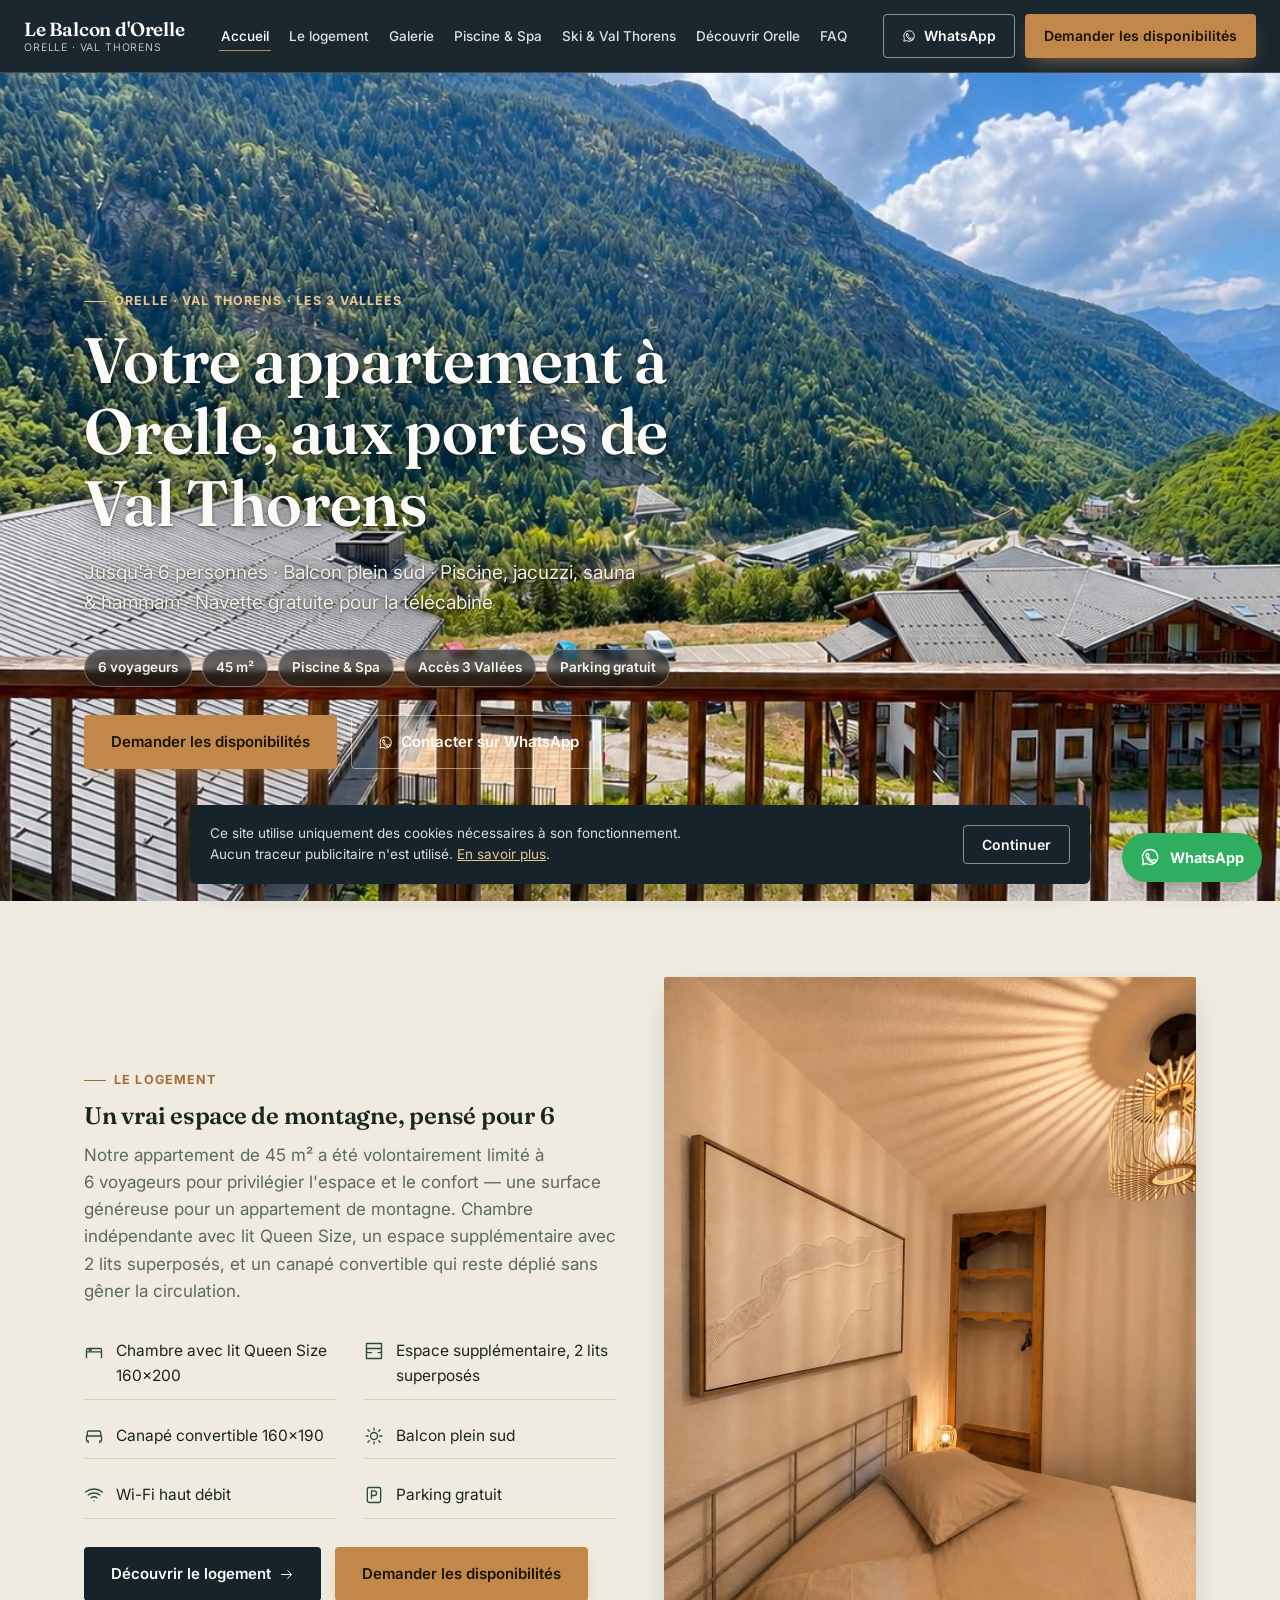
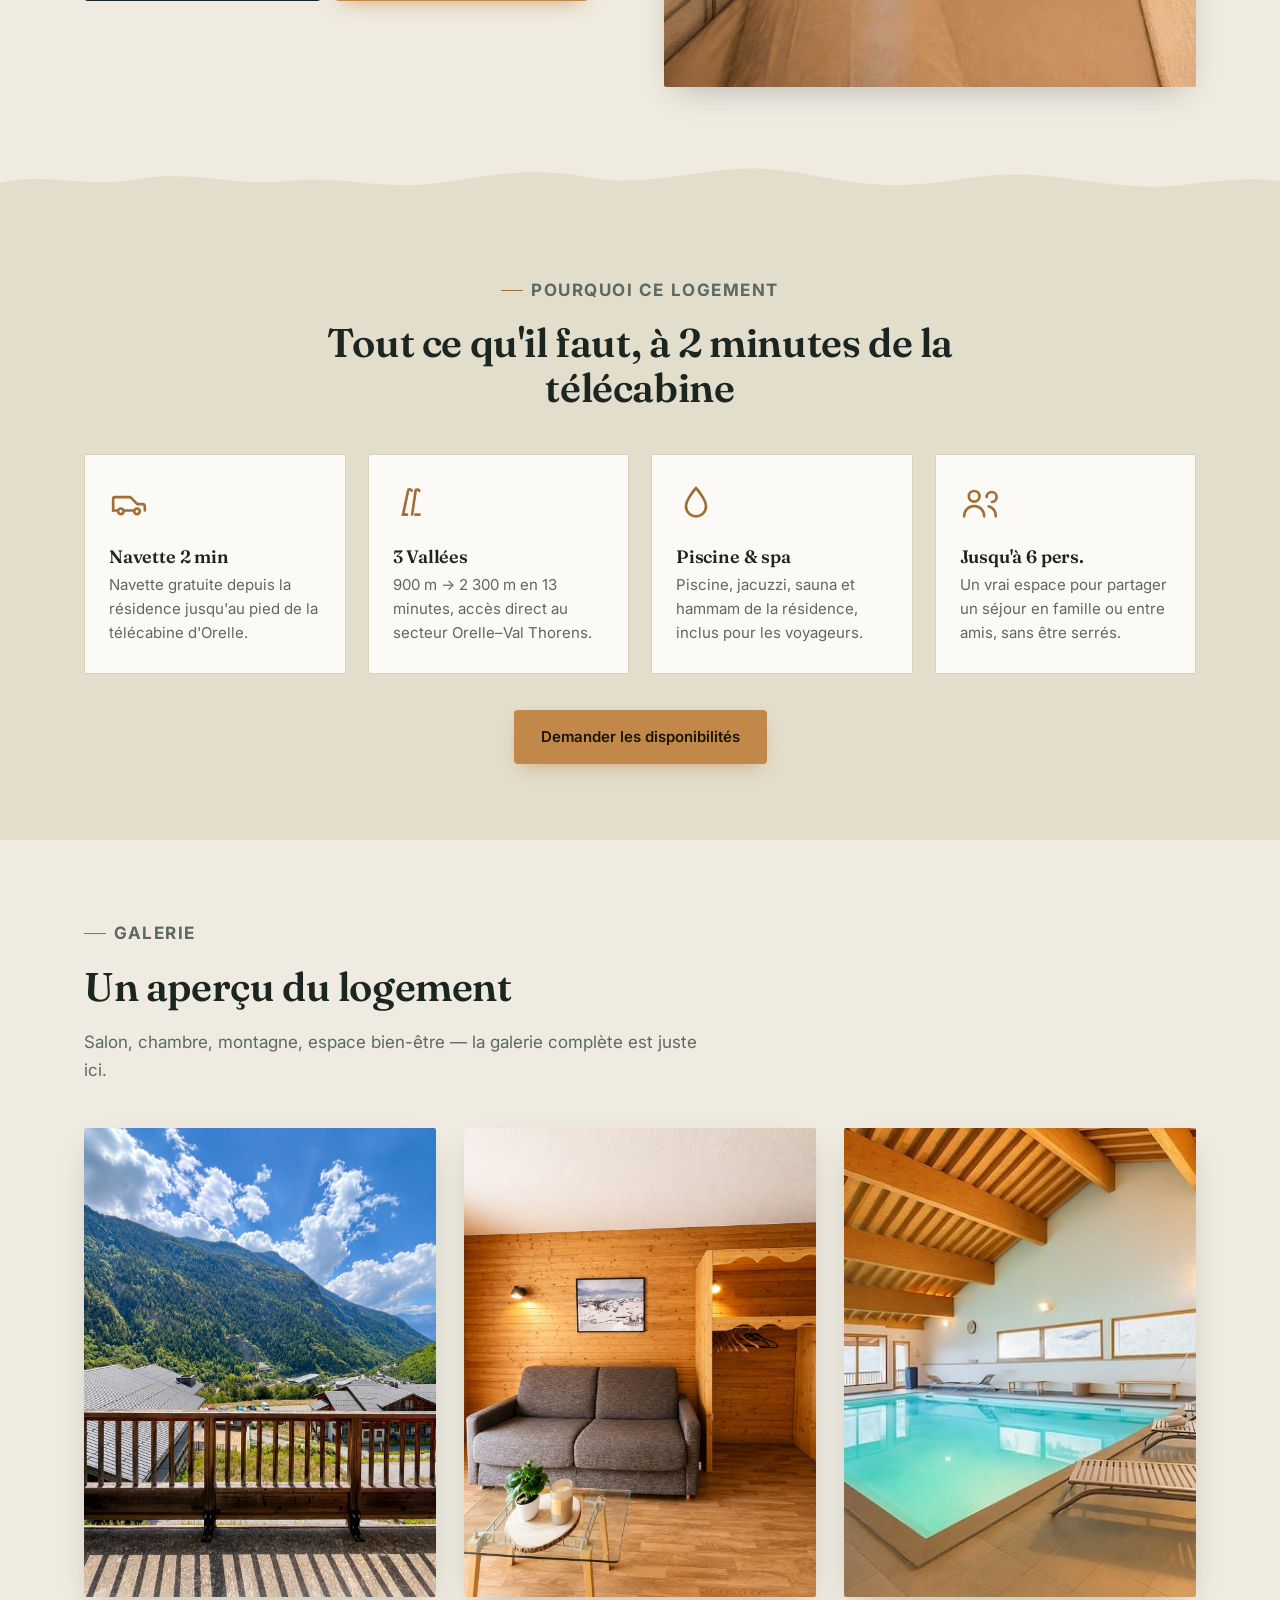
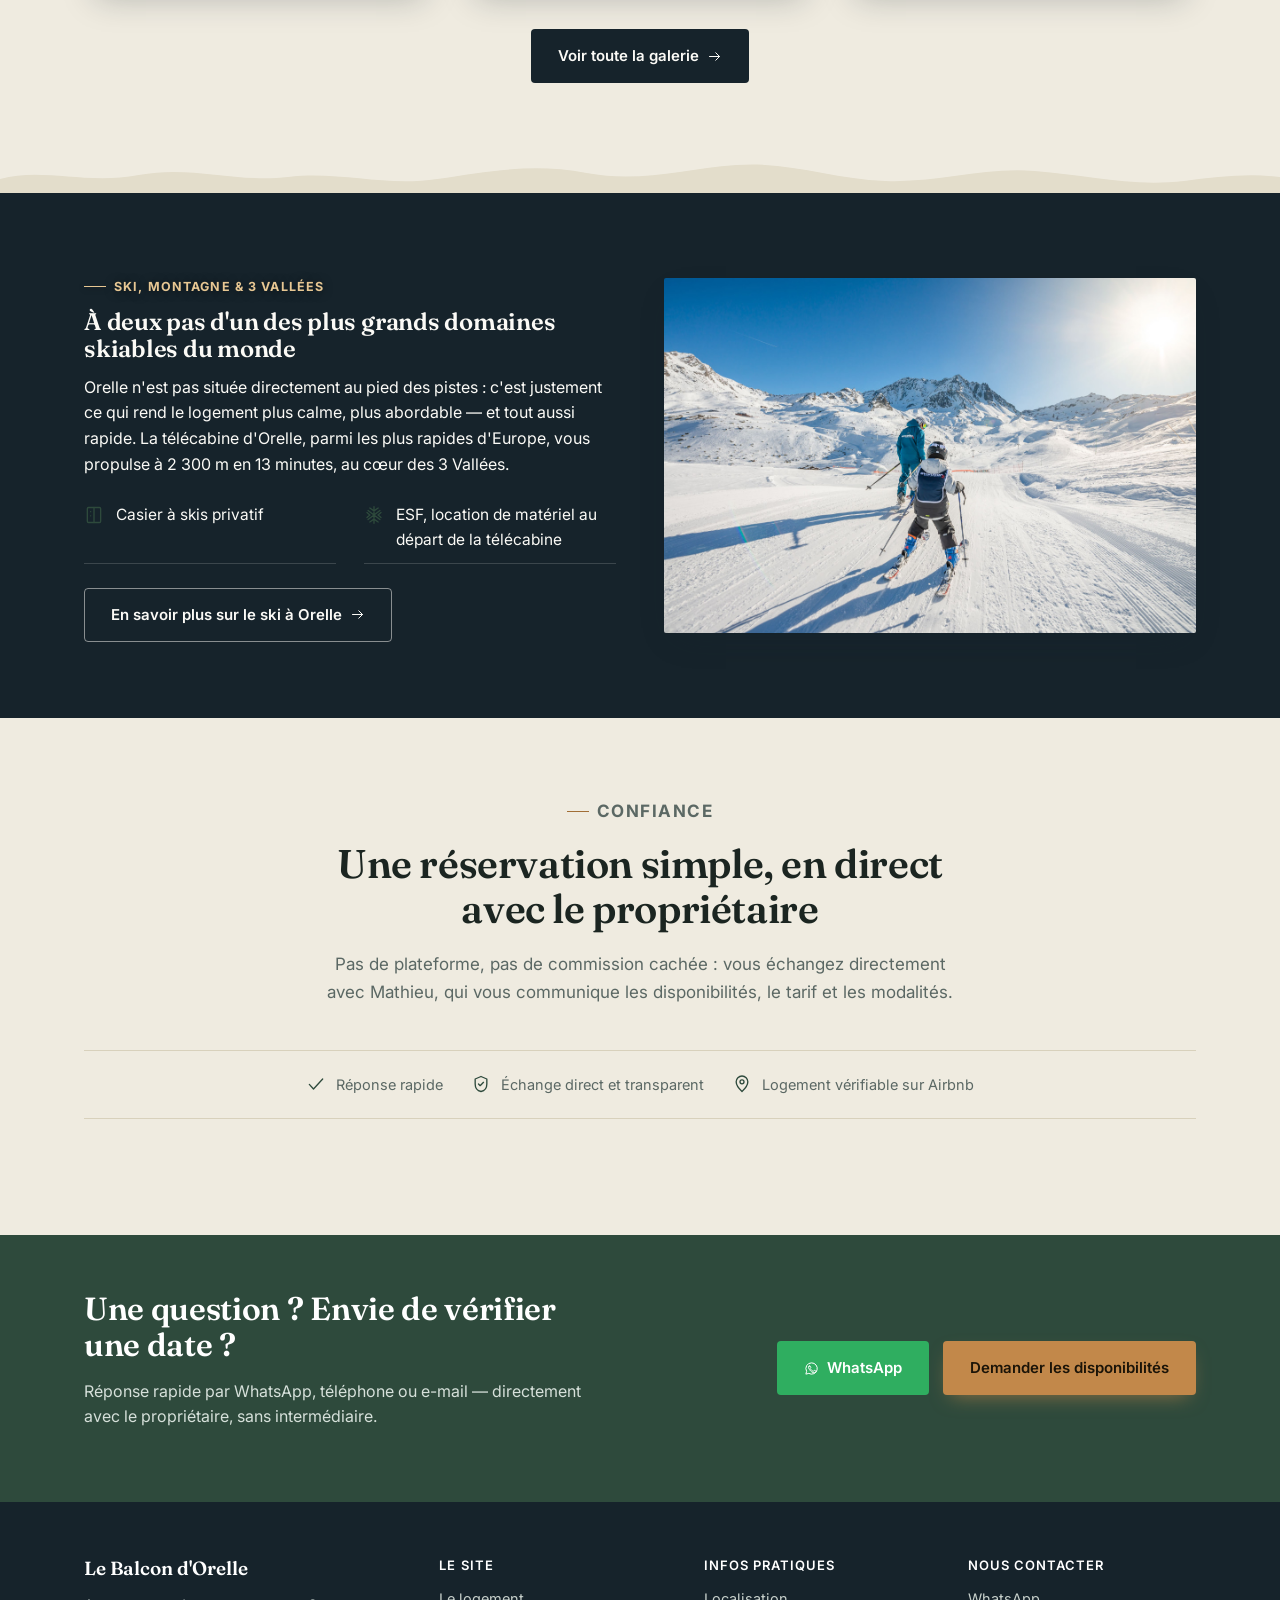
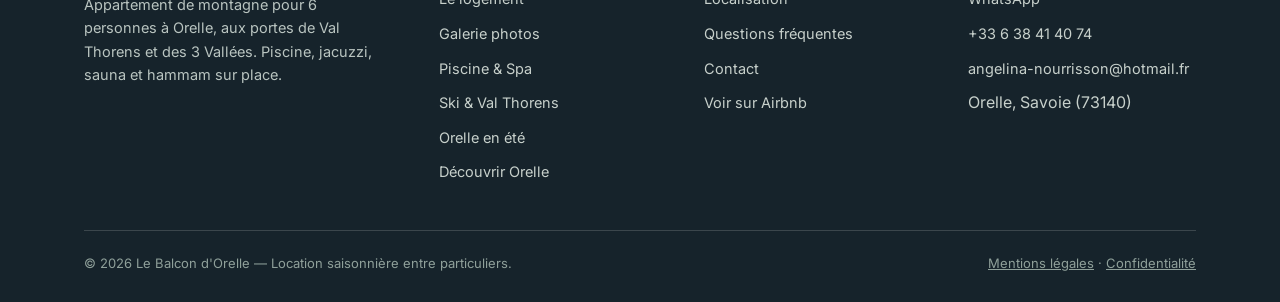
==== commit f0d8a698: "Add files via upload" ====
--- a/index.html
+++ b/index.html
@@ -9,7 +9,7 @@
 <meta property="og:type" content="website">
 <meta property="og:title" content="Le Balcon d'Orelle — Appartement 6 personnes à Orelle, Val Thorens">
 <meta property="og:description" content="Appartement de montagne 45 m² pour 6 personnes à Orelle, à 2 min de la télécabine des 3 Vallées. Piscine, jacuzzi, sauna, hammam. Réservation en direct.">
-<meta property="og:image" content="https://a0.muscache.com/im/pictures/hosting/Hosting-1746410743216932010/original/e2580113-d66e-4656-9689-b14cb0d2a306.png?im_w=1200">
+<meta property="og:image" content="/vue-residence.jpg">
 <meta property="og:url" content="https://www.balcon-orelle.fr/">
 <meta property="og:locale" content="fr_FR">
 <meta property="og:site_name" content="Le Balcon d'Orelle">
@@ -27,8 +27,8 @@
   "name": "Le Balcon d'Orelle",
   "description": "Appartement de montagne 45 m2 pour 6 personnes a Orelle, acces direct au domaine skiable des 3 Vallees et Val Thorens, piscine, jacuzzi, sauna, hammam.",
   "url": "https://www.balcon-orelle.fr",
-  "telephone": "+33600000000",
-  "email": "contact@balcon-orelle.fr",
+  "telephone": "+33638414074",
+  "email": "angelina-nourrisson@hotmail.fr",
   "address": {
     "@type": "PostalAddress",
     "addressLocality": "Orelle",
@@ -50,7 +50,7 @@
 }
 </script>
 </head>
-<body data-wa-number="33600000000">
+<body data-wa-number="33638414074">
 <header class="site-header">
   <nav class="nav">
     <a href="/" class="brand">
@@ -63,16 +63,17 @@
 <li><a href="/galerie.html" class="">Galerie</a></li>
 <li><a href="/piscine-spa.html" class="">Piscine & Spa</a></li>
 <li><a href="/ski-orelle-val-thorens.html" class="">Ski & Val Thorens</a></li>
+<li><a href="/decouvrir-orelle.html" class="">Découvrir Orelle</a></li>
 <li><a href="/faq.html" class="">FAQ</a></li>
     </ul>
     <div class="nav-cta">
-      <a href="https://wa.me/33600000000?text=Bonjour%2C%20je%20souhaiterais%20connaitre%20les%20disponibilites%20de%20l%27appartement%20a%20Orelle." class="btn btn-ghost btn-sm" target="_blank" rel="noopener"><svg class="" viewBox="0 0 24 24" fill="none" stroke="currentColor" stroke-width="1.6" xmlns="http://www.w3.org/2000/svg"><path d="M12 3a9 9 0 0 0-7.8 13.5L3 21l4.7-1.2A9 9 0 1 0 12 3Z" stroke-linejoin="round"/><path d="M8.3 8.6c.2-.5.4-.5.7-.5h.5c.2 0 .4 0 .6.4.2.5.7 1.7.7 1.8.1.1.1.3 0 .4-.1.2-.1.3-.3.5-.1.2-.3.3-.4.5-.1.1-.3.3-.1.6.2.3.9 1.5 2 2.4 1.4 1.1 2.4 1.5 2.8 1.6.3.1.5.1.7-.1.2-.2.7-.8.9-1.1.2-.3.4-.2.6-.1.2.1 1.6.8 1.9 1 .3.1.5.2.5.3.1.5-.1 1.3-.7 1.8-.6.5-1.4.9-2.3.8-.7 0-2.6-.5-4.3-1.7-2.1-1.5-3.4-3.6-3.6-3.9-.2-.3-1.2-1.6-1.2-3 0-1.4.7-2.1 1-2.4Z" stroke-linecap="round" stroke-linejoin="round"/></svg> WhatsApp</a>
+      <a href="https://wa.me/33638414074?text=Bonjour%2C%20je%20souhaiterais%20connaitre%20les%20disponibilites%20de%20l%27appartement%20a%20Orelle." class="btn btn-ghost btn-sm" target="_blank" rel="noopener"><svg class="" viewBox="0 0 24 24" fill="none" stroke="currentColor" stroke-width="1.6" xmlns="http://www.w3.org/2000/svg"><path d="M12 3a9 9 0 0 0-7.8 13.5L3 21l4.7-1.2A9 9 0 1 0 12 3Z" stroke-linejoin="round"/><path d="M8.3 8.6c.2-.5.4-.5.7-.5h.5c.2 0 .4 0 .6.4.2.5.7 1.7.7 1.8.1.1.1.3 0 .4-.1.2-.1.3-.3.5-.1.2-.3.3-.4.5-.1.1-.3.3-.1.6.2.3.9 1.5 2 2.4 1.4 1.1 2.4 1.5 2.8 1.6.3.1.5.1.7-.1.2-.2.7-.8.9-1.1.2-.3.4-.2.6-.1.2.1 1.6.8 1.9 1 .3.1.5.2.5.3.1.5-.1 1.3-.7 1.8-.6.5-1.4.9-2.3.8-.7 0-2.6-.5-4.3-1.7-2.1-1.5-3.4-3.6-3.6-3.9-.2-.3-1.2-1.6-1.2-3 0-1.4.7-2.1 1-2.4Z" stroke-linecap="round" stroke-linejoin="round"/></svg> WhatsApp</a>
       <a href="/contact.html" class="btn btn-primary btn-sm">Demander les disponibilités</a>
       <button class="nav-toggle" aria-label="Ouvrir le menu" aria-expanded="false"><svg class="" viewBox="0 0 24 24" fill="none" stroke="currentColor" stroke-width="1.6" xmlns="http://www.w3.org/2000/svg"><path d="M3 6h18M3 12h18M3 18h18" stroke-linecap="round"/></svg></button>
     </div>
   </nav>
 </header>
-<section class="hero" style="background-image:url('https://a0.muscache.com/im/pictures/hosting/Hosting-1746410743216932010/original/e2580113-d66e-4656-9689-b14cb0d2a306.png?im_w=1200');">
+<section class="hero" style="background-image:url('/vue-residence.jpg');">
   <div class="hero-inner">
     <p class="eyebrow on-dark">Orelle · Val Thorens · Les 3 Vallées</p>
     <h1>Votre appartement à Orelle, aux portes de Val Thorens</h1>
@@ -86,7 +87,7 @@
     </div>
     <div class="hero-ctas">
       <a href="/contact.html" class="btn btn-primary">Demander les disponibilités</a>
-      <a href="https://wa.me/33600000000?text=Bonjour%2C%20je%20souhaiterais%20connaitre%20les%20disponibilites%20de%20l%27appartement%20a%20Orelle." class="btn btn-ghost" target="_blank" rel="noopener"><svg class="" viewBox="0 0 24 24" fill="none" stroke="currentColor" stroke-width="1.6" xmlns="http://www.w3.org/2000/svg"><path d="M12 3a9 9 0 0 0-7.8 13.5L3 21l4.7-1.2A9 9 0 1 0 12 3Z" stroke-linejoin="round"/><path d="M8.3 8.6c.2-.5.4-.5.7-.5h.5c.2 0 .4 0 .6.4.2.5.7 1.7.7 1.8.1.1.1.3 0 .4-.1.2-.1.3-.3.5-.1.2-.3.3-.4.5-.1.1-.3.3-.1.6.2.3.9 1.5 2 2.4 1.4 1.1 2.4 1.5 2.8 1.6.3.1.5.1.7-.1.2-.2.7-.8.9-1.1.2-.3.4-.2.6-.1.2.1 1.6.8 1.9 1 .3.1.5.2.5.3.1.5-.1 1.3-.7 1.8-.6.5-1.4.9-2.3.8-.7 0-2.6-.5-4.3-1.7-2.1-1.5-3.4-3.6-3.6-3.9-.2-.3-1.2-1.6-1.2-3 0-1.4.7-2.1 1-2.4Z" stroke-linecap="round" stroke-linejoin="round"/></svg> Contacter sur WhatsApp</a>
+      <a href="https://wa.me/33638414074?text=Bonjour%2C%20je%20souhaiterais%20connaitre%20les%20disponibilites%20de%20l%27appartement%20a%20Orelle." class="btn btn-ghost" target="_blank" rel="noopener"><svg class="" viewBox="0 0 24 24" fill="none" stroke="currentColor" stroke-width="1.6" xmlns="http://www.w3.org/2000/svg"><path d="M12 3a9 9 0 0 0-7.8 13.5L3 21l4.7-1.2A9 9 0 1 0 12 3Z" stroke-linejoin="round"/><path d="M8.3 8.6c.2-.5.4-.5.7-.5h.5c.2 0 .4 0 .6.4.2.5.7 1.7.7 1.8.1.1.1.3 0 .4-.1.2-.1.3-.3.5-.1.2-.3.3-.4.5-.1.1-.3.3-.1.6.2.3.9 1.5 2 2.4 1.4 1.1 2.4 1.5 2.8 1.6.3.1.5.1.7-.1.2-.2.7-.8.9-1.1.2-.3.4-.2.6-.1.2.1 1.6.8 1.9 1 .3.1.5.2.5.3.1.5-.1 1.3-.7 1.8-.6.5-1.4.9-2.3.8-.7 0-2.6-.5-4.3-1.7-2.1-1.5-3.4-3.6-3.6-3.9-.2-.3-1.2-1.6-1.2-3 0-1.4.7-2.1 1-2.4Z" stroke-linecap="round" stroke-linejoin="round"/></svg> Contacter sur WhatsApp</a>
     </div>
   </div>
 </section>
@@ -111,7 +112,7 @@
           <a href="/contact.html" class="btn btn-primary">Demander les disponibilités</a>
         </div>
       </div>
-      <div class="photo-frame"><img src="https://a0.muscache.com/im/pictures/hosting/Hosting-1746410743216932010/original/4106a771-e734-4db7-84a9-500c2c67afec.png?im_w=1200" alt="Chambre de l'appartement Le Balcon d'Orelle avec lit Queen Size" loading="lazy" width="640" height="500"></div>
+      <div class="photo-frame"><img src="/chambre.jpg" alt="Chambre de l'appartement Le Balcon d'Orelle avec lit Queen Size" loading="lazy" width="640" height="500"></div>
     </div>
   </div>
 </section>
@@ -160,9 +161,9 @@
       <p>Salon, chambre, montagne, espace bien-être — la galerie complète est juste ici.</p>
     </div>
     <div class="grid-3">
-      <div class="photo-frame"><img src="https://a0.muscache.com/im/pictures/hosting/Hosting-1746410743216932010/original/e2580113-d66e-4656-9689-b14cb0d2a306.png?im_w=1200" alt="Vue du logement Le Balcon d'Orelle à Orelle" loading="lazy" width="500" height="400"></div>
-      <div class="photo-frame"><img src="https://a0.muscache.com/im/pictures/hosting/Hosting-1746410743216932010/original/91498924-5ef6-476c-92c5-84d79abe378b.png?im_w=1200" alt="Aperçu de l'appartement Le Balcon d'Orelle" loading="lazy" width="500" height="400"></div>
-      <div class="photo-frame"><img src="https://a0.muscache.com/im/pictures/hosting/Hosting-1746410743216932010/original/8a4fff60-2850-4720-bfe2-ac9cd774565b.jpeg?im_w=1200" alt="Aperçu de l'appartement Le Balcon d'Orelle" loading="lazy" width="500" height="400"></div>
+      <div class="photo-frame"><img src="/vue-residence.jpg" alt="Vue du logement Le Balcon d'Orelle à Orelle" loading="lazy" width="500" height="400"></div>
+      <div class="photo-frame"><img src="/salon-canape.jpg" alt="Aperçu de l'appartement Le Balcon d'Orelle" loading="lazy" width="500" height="400"></div>
+      <div class="photo-frame"><img src="/piscine.jpg" alt="Aperçu de l'appartement Le Balcon d'Orelle" loading="lazy" width="500" height="400"></div>
     </div>
     <div style="text-align:center;margin-top:32px;">
       <a href="/galerie.html" class="btn btn-dark">Voir toute la galerie <svg class="" viewBox="0 0 24 24" fill="none" stroke="currentColor" stroke-width="1.6" xmlns="http://www.w3.org/2000/svg"><path d="M4 12h16M14 6l6 6-6 6" stroke-linecap="round" stroke-linejoin="round"/></svg></a>
@@ -211,7 +212,7 @@
       <p>Réponse rapide par WhatsApp, téléphone ou e-mail — directement avec le propriétaire, sans intermédiaire.</p>
     </div>
     <div style="display:flex;gap:14px;flex-wrap:wrap;justify-content:flex-end;">
-      <a href="https://wa.me/33600000000?text=Bonjour%2C%20je%20souhaiterais%20connaitre%20les%20disponibilites%20de%20l%27appartement%20a%20Orelle." class="btn btn-whatsapp" target="_blank" rel="noopener"><svg class="" viewBox="0 0 24 24" fill="none" stroke="currentColor" stroke-width="1.6" xmlns="http://www.w3.org/2000/svg"><path d="M12 3a9 9 0 0 0-7.8 13.5L3 21l4.7-1.2A9 9 0 1 0 12 3Z" stroke-linejoin="round"/><path d="M8.3 8.6c.2-.5.4-.5.7-.5h.5c.2 0 .4 0 .6.4.2.5.7 1.7.7 1.8.1.1.1.3 0 .4-.1.2-.1.3-.3.5-.1.2-.3.3-.4.5-.1.1-.3.3-.1.6.2.3.9 1.5 2 2.4 1.4 1.1 2.4 1.5 2.8 1.6.3.1.5.1.7-.1.2-.2.7-.8.9-1.1.2-.3.4-.2.6-.1.2.1 1.6.8 1.9 1 .3.1.5.2.5.3.1.5-.1 1.3-.7 1.8-.6.5-1.4.9-2.3.8-.7 0-2.6-.5-4.3-1.7-2.1-1.5-3.4-3.6-3.6-3.9-.2-.3-1.2-1.6-1.2-3 0-1.4.7-2.1 1-2.4Z" stroke-linecap="round" stroke-linejoin="round"/></svg> WhatsApp</a>
+      <a href="https://wa.me/33638414074?text=Bonjour%2C%20je%20souhaiterais%20connaitre%20les%20disponibilites%20de%20l%27appartement%20a%20Orelle." class="btn btn-whatsapp" target="_blank" rel="noopener"><svg class="" viewBox="0 0 24 24" fill="none" stroke="currentColor" stroke-width="1.6" xmlns="http://www.w3.org/2000/svg"><path d="M12 3a9 9 0 0 0-7.8 13.5L3 21l4.7-1.2A9 9 0 1 0 12 3Z" stroke-linejoin="round"/><path d="M8.3 8.6c.2-.5.4-.5.7-.5h.5c.2 0 .4 0 .6.4.2.5.7 1.7.7 1.8.1.1.1.3 0 .4-.1.2-.1.3-.3.5-.1.2-.3.3-.4.5-.1.1-.3.3-.1.6.2.3.9 1.5 2 2.4 1.4 1.1 2.4 1.5 2.8 1.6.3.1.5.1.7-.1.2-.2.7-.8.9-1.1.2-.3.4-.2.6-.1.2.1 1.6.8 1.9 1 .3.1.5.2.5.3.1.5-.1 1.3-.7 1.8-.6.5-1.4.9-2.3.8-.7 0-2.6-.5-4.3-1.7-2.1-1.5-3.4-3.6-3.6-3.9-.2-.3-1.2-1.6-1.2-3 0-1.4.7-2.1 1-2.4Z" stroke-linecap="round" stroke-linejoin="round"/></svg> WhatsApp</a>
       <a href="/contact.html" class="btn btn-primary">Demander les disponibilités</a>
     </div>
   </div>
@@ -221,7 +222,7 @@
   <div style="display:flex;gap:10px;flex-shrink:0;">
     <button data-choice="essential" class="btn btn-ghost btn-sm">Continuer</button>
   </div>
-</div><a href="https://wa.me/33600000000?text=Bonjour%2C%20je%20souhaiterais%20connaitre%20les%20disponibilites%20de%20l%27appartement%20a%20Orelle." class="wa-float" target="_blank" rel="noopener" aria-label="Contacter sur WhatsApp">
+</div><a href="https://wa.me/33638414074?text=Bonjour%2C%20je%20souhaiterais%20connaitre%20les%20disponibilites%20de%20l%27appartement%20a%20Orelle." class="wa-float" target="_blank" rel="noopener" aria-label="Contacter sur WhatsApp">
   <svg class="" viewBox="0 0 24 24" fill="none" stroke="currentColor" stroke-width="1.6" xmlns="http://www.w3.org/2000/svg"><path d="M12 3a9 9 0 0 0-7.8 13.5L3 21l4.7-1.2A9 9 0 1 0 12 3Z" stroke-linejoin="round"/><path d="M8.3 8.6c.2-.5.4-.5.7-.5h.5c.2 0 .4 0 .6.4.2.5.7 1.7.7 1.8.1.1.1.3 0 .4-.1.2-.1.3-.3.5-.1.2-.3.3-.4.5-.1.1-.3.3-.1.6.2.3.9 1.5 2 2.4 1.4 1.1 2.4 1.5 2.8 1.6.3.1.5.1.7-.1.2-.2.7-.8.9-1.1.2-.3.4-.2.6-.1.2.1 1.6.8 1.9 1 .3.1.5.2.5.3.1.5-.1 1.3-.7 1.8-.6.5-1.4.9-2.3.8-.7 0-2.6-.5-4.3-1.7-2.1-1.5-3.4-3.6-3.6-3.9-.2-.3-1.2-1.6-1.2-3 0-1.4.7-2.1 1-2.4Z" stroke-linecap="round" stroke-linejoin="round"/></svg> <span>WhatsApp</span>
 </a><footer class="site-footer">
   <div class="container">
@@ -238,6 +239,7 @@
           <li><a href="/piscine-spa.html">Piscine &amp; Spa</a></li>
           <li><a href="/ski-orelle-val-thorens.html">Ski &amp; Val Thorens</a></li>
           <li><a href="/orelle-en-ete.html">Orelle en été</a></li>
+          <li><a href="/decouvrir-orelle.html">Découvrir Orelle</a></li>
         </ul>
       </div>
       <div>
@@ -252,9 +254,9 @@
       <div>
         <h4>Nous contacter</h4>
         <ul>
-          <li><a href="https://wa.me/33600000000?text=Bonjour%2C%20je%20souhaiterais%20connaitre%20les%20disponibilites%20de%20l%27appartement%20a%20Orelle." target="_blank" rel="noopener">WhatsApp</a></li>
-          <li><a href="tel:+33600000000">+33 6 00 00 00 00</a></li>
-          <li><a href="mailto:contact@balcon-orelle.fr">contact@balcon-orelle.fr</a></li>
+          <li><a href="https://wa.me/33638414074?text=Bonjour%2C%20je%20souhaiterais%20connaitre%20les%20disponibilites%20de%20l%27appartement%20a%20Orelle." target="_blank" rel="noopener">WhatsApp</a></li>
+          <li><a href="tel:+33638414074">+33 6 38 41 40 74</a></li>
+          <li><a href="mailto:angelina-nourrisson@hotmail.fr">angelina-nourrisson@hotmail.fr</a></li>
           <li>Orelle, Savoie (73140)</li>
         </ul>
       </div>
--- a/style.css
+++ b/style.css
@@ -110,7 +110,7 @@
   justify-content: space-between;
   gap: 18px;
   padding: 14px 24px;
-  max-width: 1300px;
+  max-width: 1420px;
   margin: 0 auto;
 }
 .brand{
@@ -135,7 +135,7 @@
 }
 .nav-links{
   display:flex;
-  gap: 20px;
+  gap: 16px;
   list-style:none;
   margin:0; padding:0;
   flex-wrap: nowrap;
@@ -143,7 +143,7 @@
 .nav-links a{
   text-decoration:none;
   color: #DCE3DF;
-  font-size: 14px;
+  font-size: 13.5px;
   font-weight: 500;
   padding: 6px 2px;
   border-bottom: 1px solid transparent;
@@ -540,7 +540,7 @@
   .footer-grid{ grid-template-columns: 1fr 1fr; }
   .gallery-grid{ grid-template-columns: repeat(2,1fr); }
 }
-@media (max-width: 900px){
+@media (max-width: 980px){
   .nav-links{
     position: fixed; top: 62px; left:0; right:0; bottom:0;
     z-index: 1000;
